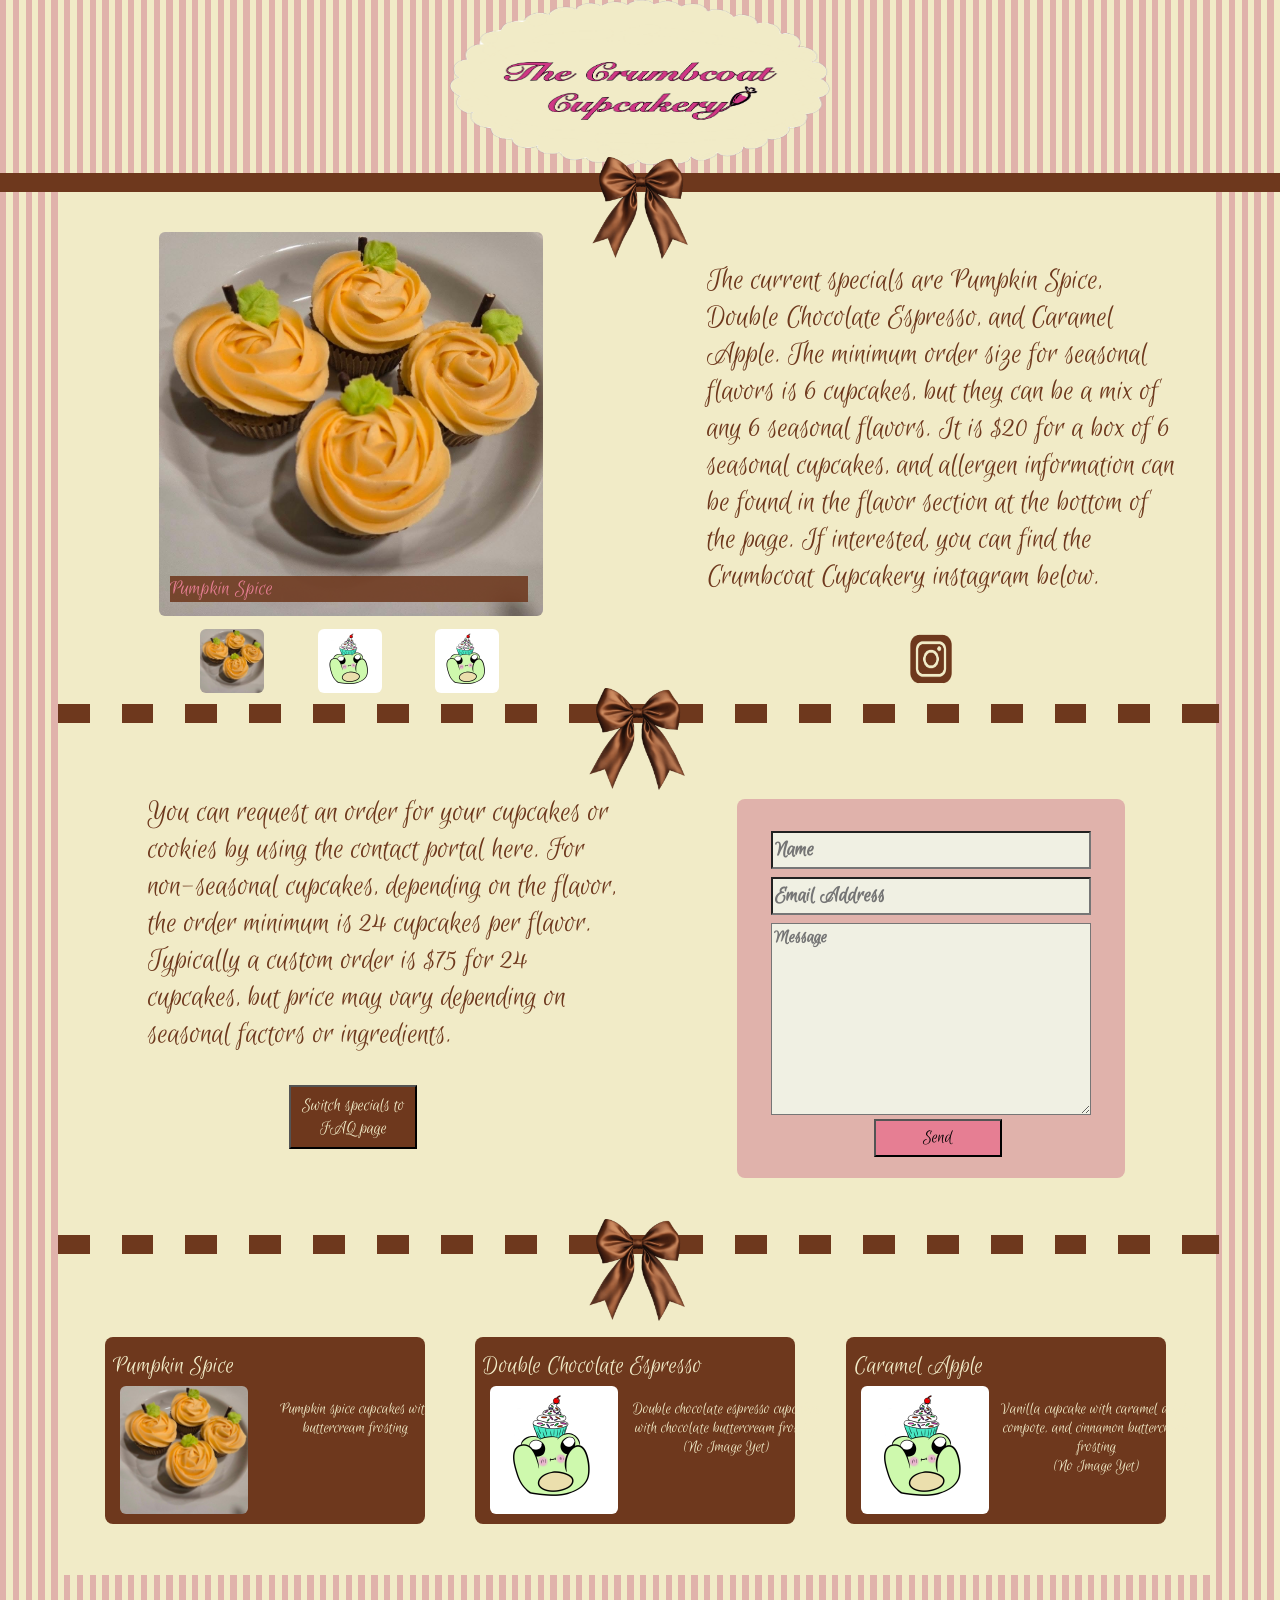
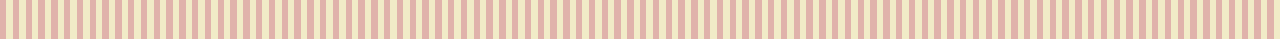
==== index.html @ a4f0c8ef "Fix?" ====
<html>

<head>

    <meta charset="UTF-8">
    <link rel="stylesheet" href="style.css">
    <meta name="viewport" content="width=device-width, initial-scale=1.0">

    <title> Crumbcoat Cupcakery! </title>

    <link rel="preconnect" href="https://fonts.googleapis.com">
    <link rel="preconnect" href="https://fonts.gstatic.com" crossorigin>
    <link href="https://fonts.googleapis.com/css2?family=Euphoria+Script&display=swap" rel="stylesheet">

    <!-- Scripting -->

    <script>
        function imgcel(imgs) {

            // Get image and text
            var expandImg = document.getElementById("expandedImg");

            var imgText = document.getElementById("imgtext");

            // Use the src and alt value for image and text
            expandImg.src = imgs.src;

            imgText.innerHTML = imgs.alt;

            // Show the element
            expandImg.parentElement.style.display = "block";

        }
    </script>

    

</head>

<body>

    <!-- Header Section -->

    <div class="titular">
        <div class="logo">
            <img src="Images/ylogo.png">
        </div>
    </div>

    <div class="bowstring">
        <div class="bow">
            <img src="Images/bow.png">
        </div>
    </div>

    <!-- Top Section -->

    <div class="topper">

        <div class="topimg">

            <div class="bigpic" type="button">
                <img id="expandedImg" style="width:100%">
                <div id="imgtext"></div>
            </div>

            <div class="lineup">
                <div class="linimg">
                    <img src="Images/pumpkinspice.jpg" alt="Pumpkin Spice" onclick="imgcel(this);" onload="imgcel(this);">
                </div>
                <div class="linimg">
                    <img src="Images/coming.png" alt="Double Chocolate Espresso (No Image Yet)" onclick="imgcel(this);">
                </div>
                <div class="linimg">
                    <img src="Images/coming.png" alt="Caramel Apple (No Image Yet)" onclick="imgcel(this);">
                </div>
                
            </div>

        </div>

        <div class="toptext">
            <p>
                The current specials are Pumpkin Spice, Double Chocolate Espresso, and Caramel Apple.
                The minimum order size for seasonal flavors is 6 cupcakes, but they can be a mix of any 6
                seasonal flavors. It is $20 for a box of 6 seasonal cupcakes, and allergen information can be found
                in the flavor section at the bottom of the page. If interested, you can find the Crumbcoat Cupcakery
                instagram below.
            </p>

            <a href="https://www.instagram.com/thecrumbcoat.cupcakery" target="_blank">
                <button class="inst" type="button">
                    <img src="Images/insta.png">
                </button>
            </a>

        </div>

    </div>

    <!-- Section Divider -->

    <div class="bowstring2">

        <div class="bowliner1"></div><div class="bowliner1"></div><div class="bowliner1"></div><div class="bowliner1"></div><div class="bowliner1"></div>
        <div class="bowliner2"></div><div class="bowliner2"></div><div class="bowliner2"></div><div class="bowliner2"></div><div class="bowliner2"></div>
        <div class="bowliner1"></div><div class="bowliner1"></div><div class="bowliner1"></div><div class="bowliner1"></div><div class="bowliner1"></div>
        <div class="bowliner2"></div><div class="bowliner2"></div><div class="bowliner2"></div><div class="bowliner2"></div><div class="bowliner2"></div>
        <div class="bowliner1"></div><div class="bowliner1"></div><div class="bowliner1"></div><div class="bowliner1"></div><div class="bowliner1"></div>
        <div class="bowliner2"></div><div class="bowliner2"></div><div class="bowliner2"></div><div class="bowliner2"></div><div class="bowliner2"></div>
        <div class="bowliner1"></div><div class="bowliner1"></div><div class="bowliner1"></div><div class="bowliner1"></div><div class="bowliner1"></div>
        <div class="bowliner2"></div><div class="bowliner2"></div><div class="bowliner2"></div><div class="bowliner2"></div><div class="bowliner2"></div>
        <div class="bowliner1"></div><div class="bowliner1"></div><div class="bowliner1"></div><div class="bowliner1"></div><div class="bowliner1"></div>
        <div class="bowliner2"></div><div class="bowliner2"></div><div class="bowliner2"></div><div class="bowliner2"></div><div class="bowliner2"></div>
        <div class="bowliner1"></div><div class="bowliner1"></div><div class="bowliner1"></div><div class="bowliner1"></div><div class="bowliner1"></div>
        <div class="bowliner2"></div><div class="bowliner2"></div><div class="bowliner2"></div><div class="bowliner2"></div><div class="bowliner2"></div>
        <div class="bowliner1"></div><div class="bowliner1"></div><div class="bowliner1"></div><div class="bowliner1"></div><div class="bowliner1"></div>
        <div class="bowliner2"></div><div class="bowliner2"></div><div class="bowliner2"></div><div class="bowliner2"></div><div class="bowliner2"></div>
        <div class="bowliner1"></div><div class="bowliner1"></div><div class="bowliner1"></div><div class="bowliner1"></div><div class="bowliner1"></div>
        <div class="bowliner2"></div><div class="bowliner2"></div><div class="bowliner2"></div><div class="bowliner2"></div><div class="bowliner2"></div>
        <div class="bowliner1"></div><div class="bowliner1"></div><div class="bowliner1"></div><div class="bowliner1"></div><div class="bowliner1"></div>
        <div class="bowliner1"></div><div class="bowliner1"></div><div class="bowliner1"></div><div class="bowliner1"></div><div class="bowliner1"></div>

        <div class="bowliner1"></div>

        <div class="bowliner1"></div><div class="bowliner1"></div><div class="bowliner1"></div><div class="bowliner1"></div><div class="bowliner1"></div>
        <div class="bowliner1"></div><div class="bowliner1"></div><div class="bowliner1"></div><div class="bowliner1"></div><div class="bowliner1"></div>
        <div class="bowliner2"></div><div class="bowliner2"></div><div class="bowliner2"></div><div class="bowliner2"></div><div class="bowliner2"></div>
        <div class="bowliner1"></div><div class="bowliner1"></div><div class="bowliner1"></div><div class="bowliner1"></div><div class="bowliner1"></div>
        <div class="bowliner2"></div><div class="bowliner2"></div><div class="bowliner2"></div><div class="bowliner2"></div><div class="bowliner2"></div>
        <div class="bowliner1"></div><div class="bowliner1"></div><div class="bowliner1"></div><div class="bowliner1"></div><div class="bowliner1"></div>
        <div class="bowliner2"></div><div class="bowliner2"></div><div class="bowliner2"></div><div class="bowliner2"></div><div class="bowliner2"></div>
        <div class="bowliner1"></div><div class="bowliner1"></div><div class="bowliner1"></div><div class="bowliner1"></div><div class="bowliner1"></div>
        <div class="bowliner2"></div><div class="bowliner2"></div><div class="bowliner2"></div><div class="bowliner2"></div><div class="bowliner2"></div>
        <div class="bowliner1"></div><div class="bowliner1"></div><div class="bowliner1"></div><div class="bowliner1"></div><div class="bowliner1"></div>
        <div class="bowliner2"></div><div class="bowliner2"></div><div class="bowliner2"></div><div class="bowliner2"></div><div class="bowliner2"></div>
        <div class="bowliner1"></div><div class="bowliner1"></div><div class="bowliner1"></div><div class="bowliner1"></div><div class="bowliner1"></div>
        <div class="bowliner2"></div><div class="bowliner2"></div><div class="bowliner2"></div><div class="bowliner2"></div><div class="bowliner2"></div>
        <div class="bowliner1"></div><div class="bowliner1"></div><div class="bowliner1"></div><div class="bowliner1"></div><div class="bowliner1"></div>
        <div class="bowliner2"></div><div class="bowliner2"></div><div class="bowliner2"></div><div class="bowliner2"></div><div class="bowliner2"></div>
        <div class="bowliner1"></div><div class="bowliner1"></div><div class="bowliner1"></div><div class="bowliner1"></div><div class="bowliner1"></div>
        <div class="bowliner2"></div><div class="bowliner2"></div><div class="bowliner2"></div><div class="bowliner2"></div><div class="bowliner2"></div>
        <div class="bowliner1"></div><div class="bowliner1"></div><div class="bowliner1"></div><div class="bowliner1"></div><div class="bowliner1"></div>

    </div>

    <div class="bowstring3">
        <div class="bow2">
            <img src="Images/bow.png">
        </div>
    </div>

    <!-- Contact Section -->

    <div class="contact">

        <div class="context">

            <p>
                You can request an order for your cupcakes or cookies by using the contact portal here. For non-seasonal cupcakes, depending on the
                flavor, the order minimum is 24 cupcakes per flavor. Typically a custom order is $75 for 24 cupcakes, but price
                may vary depending on seasonal factors or ingredients.
            </p>

            <a href="faq.html">
                <button class="switch" type="button">
                    Switch specials to FAQ page
                </button>
            </a>

        </div>

        <div class="box">
            <form action="https://formsubmit.co/5d8f41f5d396bf70dc06beae7757a525" method="POST">

                <input class="iob" type="text" name="name" placeholder="Name" required><br>
                <input class="iob" type="text" name="email" placeholder="Email Address" required><br>
                <textarea class="iobm" id="message" name="message" rows="4" cols="50" placeholder="Message" required></textarea><br>
                <input class="snd" type="submit" value="Send">

            </formaction>
        </div>

    </div>

    <!-- Section Divider -->

    <div class="bowstring2">

        <div class="bowliner1"></div><div class="bowliner1"></div><div class="bowliner1"></div><div class="bowliner1"></div><div class="bowliner1"></div>
        <div class="bowliner2"></div><div class="bowliner2"></div><div class="bowliner2"></div><div class="bowliner2"></div><div class="bowliner2"></div>
        <div class="bowliner1"></div><div class="bowliner1"></div><div class="bowliner1"></div><div class="bowliner1"></div><div class="bowliner1"></div>
        <div class="bowliner2"></div><div class="bowliner2"></div><div class="bowliner2"></div><div class="bowliner2"></div><div class="bowliner2"></div>
        <div class="bowliner1"></div><div class="bowliner1"></div><div class="bowliner1"></div><div class="bowliner1"></div><div class="bowliner1"></div>
        <div class="bowliner2"></div><div class="bowliner2"></div><div class="bowliner2"></div><div class="bowliner2"></div><div class="bowliner2"></div>
        <div class="bowliner1"></div><div class="bowliner1"></div><div class="bowliner1"></div><div class="bowliner1"></div><div class="bowliner1"></div>
        <div class="bowliner2"></div><div class="bowliner2"></div><div class="bowliner2"></div><div class="bowliner2"></div><div class="bowliner2"></div>
        <div class="bowliner1"></div><div class="bowliner1"></div><div class="bowliner1"></div><div class="bowliner1"></div><div class="bowliner1"></div>
        <div class="bowliner2"></div><div class="bowliner2"></div><div class="bowliner2"></div><div class="bowliner2"></div><div class="bowliner2"></div>
        <div class="bowliner1"></div><div class="bowliner1"></div><div class="bowliner1"></div><div class="bowliner1"></div><div class="bowliner1"></div>
        <div class="bowliner2"></div><div class="bowliner2"></div><div class="bowliner2"></div><div class="bowliner2"></div><div class="bowliner2"></div>
        <div class="bowliner1"></div><div class="bowliner1"></div><div class="bowliner1"></div><div class="bowliner1"></div><div class="bowliner1"></div>
        <div class="bowliner2"></div><div class="bowliner2"></div><div class="bowliner2"></div><div class="bowliner2"></div><div class="bowliner2"></div>
        <div class="bowliner1"></div><div class="bowliner1"></div><div class="bowliner1"></div><div class="bowliner1"></div><div class="bowliner1"></div>
        <div class="bowliner2"></div><div class="bowliner2"></div><div class="bowliner2"></div><div class="bowliner2"></div><div class="bowliner2"></div>
        <div class="bowliner1"></div><div class="bowliner1"></div><div class="bowliner1"></div><div class="bowliner1"></div><div class="bowliner1"></div>
        <div class="bowliner1"></div><div class="bowliner1"></div><div class="bowliner1"></div><div class="bowliner1"></div><div class="bowliner1"></div>

        <div class="bowliner1"></div>

        <div class="bowliner1"></div><div class="bowliner1"></div><div class="bowliner1"></div><div class="bowliner1"></div><div class="bowliner1"></div>
        <div class="bowliner1"></div><div class="bowliner1"></div><div class="bowliner1"></div><div class="bowliner1"></div><div class="bowliner1"></div>
        <div class="bowliner2"></div><div class="bowliner2"></div><div class="bowliner2"></div><div class="bowliner2"></div><div class="bowliner2"></div>
        <div class="bowliner1"></div><div class="bowliner1"></div><div class="bowliner1"></div><div class="bowliner1"></div><div class="bowliner1"></div>
        <div class="bowliner2"></div><div class="bowliner2"></div><div class="bowliner2"></div><div class="bowliner2"></div><div class="bowliner2"></div>
        <div class="bowliner1"></div><div class="bowliner1"></div><div class="bowliner1"></div><div class="bowliner1"></div><div class="bowliner1"></div>
        <div class="bowliner2"></div><div class="bowliner2"></div><div class="bowliner2"></div><div class="bowliner2"></div><div class="bowliner2"></div>
        <div class="bowliner1"></div><div class="bowliner1"></div><div class="bowliner1"></div><div class="bowliner1"></div><div class="bowliner1"></div>
        <div class="bowliner2"></div><div class="bowliner2"></div><div class="bowliner2"></div><div class="bowliner2"></div><div class="bowliner2"></div>
        <div class="bowliner1"></div><div class="bowliner1"></div><div class="bowliner1"></div><div class="bowliner1"></div><div class="bowliner1"></div>
        <div class="bowliner2"></div><div class="bowliner2"></div><div class="bowliner2"></div><div class="bowliner2"></div><div class="bowliner2"></div>
        <div class="bowliner1"></div><div class="bowliner1"></div><div class="bowliner1"></div><div class="bowliner1"></div><div class="bowliner1"></div>
        <div class="bowliner2"></div><div class="bowliner2"></div><div class="bowliner2"></div><div class="bowliner2"></div><div class="bowliner2"></div>
        <div class="bowliner1"></div><div class="bowliner1"></div><div class="bowliner1"></div><div class="bowliner1"></div><div class="bowliner1"></div>
        <div class="bowliner2"></div><div class="bowliner2"></div><div class="bowliner2"></div><div class="bowliner2"></div><div class="bowliner2"></div>
        <div class="bowliner1"></div><div class="bowliner1"></div><div class="bowliner1"></div><div class="bowliner1"></div><div class="bowliner1"></div>
        <div class="bowliner2"></div><div class="bowliner2"></div><div class="bowliner2"></div><div class="bowliner2"></div><div class="bowliner2"></div>
        <div class="bowliner1"></div><div class="bowliner1"></div><div class="bowliner1"></div><div class="bowliner1"></div><div class="bowliner1"></div>

    </div>

    <div class="bowstring3">
        <div class="bow2">
            <img src="Images/bow.png">
        </div>
    </div>

    <!-- Bottom Section -->

    <div class="botter"> 

        <div class="gallery">

            <!-- Button Preset -->
            <!-- <button class="flavcon" type="button" data-img="Images/???" data-title="???">
                <div class="flavtitle"> <p> !!!TITLE!!! </p> </div>
                <div class="flavdesc">
                    <div class="descimg"><img src="Images/???"></div>
                    <div class="desctext"><p>
                        !!!DESCRIPTION!!!
                    </p></div>
                </div>
            </button> -->

            <button class="flavcon" type="button" data-img="Images/pumpkinspice.jpg" data-title="Pumpkin spice cupcakes with a buttercream frosting and decoration.  CONTAINS: Gluten, Sugar, Eggs, Dairy, Pumpkin, Baking Soda + Powder, Vanilla, Cinnamon, Nutmeg, Ginger, Cloves, Allspice, Pocky">
                <div class="flavtitle"> <p> Pumpkin Spice </p> </div>
                <div class="flavdesc">
                    <div class="descimg"><img src="Images/pumpkinspice.jpg"></div>
                    <div class="desctext"><p>
                        Pumpkin spice cupcakes with buttercream frosting
                    </p></div>
                </div>
            </button> 

            <button class="flavcon" type="button" data-img="Images/coming.png" data-title="Chocolate cupcakes with chocolate chips, chocolate buttercream frosting, and decoration.  CONTAINS: Gluten, Sugar, Eggs, Dairy, Baking Soda + Powder, Chocolate, Espresso, Pudding mix, Sour Cream, Almonds">
                <div class="flavtitle"> <p> Double Chocolate Espresso </p> </div>
                <div class="flavdesc">
                    <div class="descimg"><img src="Images/coming.png"></div>
                    <div class="desctext"><p>
                        Double chocolate espresso cupcakes with chocolate buttercream frosting <br>(No Image Yet)
                    </p></div>
                </div>
            </button>

            <button class="flavcon" type="button" data-img="Images/coming.png" data-title="Vanilla cupcake with caramel apple compote made with spiced rum, with cinnamon buttercream frosting and decoration.  CONTAINS: Gluten, Sugar, Eggs, Dairy, Baking Powder, Vanilla, Apples, Cinnamon, Nutmeg, Ginger, Allspice">
                <div class="flavtitle"> <p> Caramel Apple </p> </div>
                <div class="flavdesc">
                    <div class="descimg"><img src="Images/coming.png"></div>
                    <div class="desctext"><p>
                        Vanilla cupcake with caramel apple compote, and cinnamon buttercream frosting <br>(No Image Yet)
                    </p></div>
                </div>
            </button>

        </div>

    </div>

    <!-- Lightbox stuff for "menu" items -->

    <div class="lightbox" id="lightbox">
        <div class="lightbox-content">
            <img id="lightbox-img" src="" alt="">
            <p id="lightbox-caption"></p>
        </div>
    </div>

    <script>
        const lightbox = document.getElementById('lightbox');
        const lightboxImg = document.getElementById('lightbox-img');
        const lightboxCaption = document.getElementById('lightbox-caption');
    
        document.querySelectorAll('.flavcon').forEach(button => {
        button.addEventListener('click', () => {
            const imgSrc = button.getAttribute('data-img');
            const caption = button.getAttribute('data-title');
    
            lightboxImg.src = imgSrc;
            lightboxCaption.textContent = caption;
            lightbox.classList.add('show');
        });
        });
    
        lightbox.addEventListener('click', () => {
        lightbox.classList.remove('show');
        });
    </script>

</body>

</html>
---- style.css ----
html {
    --pink: #E67E93;
    --lgreen: #F0F0E3;
    --lyell: #F1EBC7;
    --rose: #E0B2AB;
    --brown: #82665D;
    --bow: #6E381D;
}

body{
    margin: 0;
    background: repeating-linear-gradient(
        to right,
        var(--rose),
        var(--rose) .5vw,
        var(--lyell) .5vw,
        var(--lyell) 1vw
    );
    color: var(--bow);
    height: auto;
    width: 100%;
    font-family: 'Euphoria Script', serif;
    font-size: 1.5vw;
}

/* Title */

.titular{
    height: 13vw;
    width: 100%;
    padding-bottom: .5vw;
    display: flex;
    flex-direction: row;
    justify-content: center;
    overflow: hidden;
}

.logo {
    background-color: transparent;
    width: 30vw;
    height: 100%;
    flex-direction: row;
    justify-content: center;
    align-items: center;
    overflow: hidden;
}

.logo img{
    width: 100%;
    height: 100%;
    object-fit: fill;
}

/* Bow */

.bowstring{
    background: var(--bow);
    height: 1.5vw;
    width: 100%;
    display: flex;
    flex-direction: row;
    justify-content: center;
    align-items: center;
    margin: 0;
    padding: 0;
}

.bow{
    background-color: transparent;
    padding-top: 4vw;
    height: 8vw;
    width: 8vw;
}

.bow img{
    width: 100%;
    height: 100%;
    object-fit: fill;
}

.bowstring2{
    background: var(--bow);
    padding: 0;
    height: 1.5vw;
    margin-left: 4.5vw;
    margin-right: 4.8vw;
    display: flex;
    flex-direction: row;
    justify-content: left;
}

.bowliner1{
    background-color: var(--bow);
    width: .5vw;
}

.bowliner2{
    background-color: var(--lyell);
    width: .5vw;
}

.bow2{
    background-color: transparent;
    padding-top: 1vw;
    height: 8vw;
    width: 8vw;
}

.bow2 img{
    width: 100%;
    height: 100%;
    object-fit: fill;
}

.bowstring3{
    background: var(--lyell);
    height: 1.5vw;
    margin-left: 4.5vw;
    margin-right: 5vw;
    display: flex;
    flex-direction: row;
    justify-content: center;
    align-items: center;
}

/* Specials?  */

.topper{
    background-color: var(--lyell);
    margin-left: 4.5vw;
    margin-right: 5vw;
    padding-top: 1.5vw;
    display: flex;
    flex-direction: row;
    justify-content: center;
    height: auto;
}

.toptext{
    background-color: transparent;
    font-size: 2.5vw;
    margin-left: 1vw;
    margin-top: 1.5vw;
    height: 37vw;
    width: 37vw;
}

.inst{
    width: 5vw;
    height: 5vw;
    margin-left: 15vw;
    overflow: hidden;
    background-color: transparent;
    box-shadow: none;
    border: none;
}

.inst:hover{
    cursor: pointer;
}

.inst img{
    width: 100%;
    height: 100%;
}

.toptext2{
    background-color: transparent;
    font-size: 2vw;
    margin-left: 1vw;
    margin-top: 1.5vw;
    height: auto;
    width: 37vw;
}

.topimg{
    background-color: transparent;
    margin-right: 5vw;
    margin-left: 5vw;
    margin-top: 1.5vw;
    overflow: hidden;
    height: 37vw;
    width: 37vw;
}

/* The multi-image board thing */

.lineup:after {
    content: "";
    display: table;
    clear: both;
}

.linimg {
    float: left;
    width: 5vw;
    height: 5vw;
    overflow: hidden;
    margin-left: 2.2vw;
    padding: 1vw;
    transition: .3s;
}

.linimg img {
    width: 100%;
    height: 100%;
    cursor: help;
    border: 2px solid transparent;
    border-radius: 8px;
}

.linimg img:hover {
    opacity: .5;
    transform: scale(1.05)
}

.bigpic {
    position: relative;
    display: none;
    width: 30vw;
    height: 30vw;
}

.bigpic img {
    width: 100%;
    height: 100%;
    border: 2px solid transparent;
    border-radius: 8px;
}

#imgtext {
    position: absolute; 
    bottom: 1vw;
    left: 1vw;
    right: 1vw;
    background-color: #6E381DDD;
    color: var(--pink);
    font-family: 'Euphoria Script', serif;
    font-size: 1.7vw;
}

/* Contact Page */

.contact {
    background-color: var(--lyell);
    margin-left: 4.5vw;
    margin-right: 5vw;
    display: flex;
    flex-direction: row;
    align-items: center;
    justify-content: center;
    height: auto;
}

.context{
    background-color: transparent;
    font-size: 2.5vw;
    margin-right: 9vw;
    margin-top: 1.5vw;
    height: 37vw;
    width: 37vw;
}

.switch{
    background-color: var(--bow);
    color: var(--lyell);
    width: 10vw;
    height: 5vw;
    font-family: 'Euphoria Script', serif;
    font-size: 1.5vw;
    margin-left: 11vw;
    transition: .3s;
}

.switch:hover {
    transform: scale(1.1);
    background-color: var(--pink);
    color: var(--bow);
    cursor: pointer;
}

.box {
    background-color: var(--rose);
    width: 30vw;
    text-align: center;
    border: 2px solid transparent;
    border-radius: 8px;
    padding-top: 2vw;
}

.iob{
    background-color: var(--lgreen);
    color: var(--bow);
    width: 25vw;
    height: 3vw;
    margin: .3vw;
    font-family: 'Euphoria Script', serif;
    font-size: 1.7vw;
    font-weight: 700;
}

.iobm{
    background-color: var(--lgreen);
    color: var(--bow);
    width: 25vw;
    height: 15vw;
    margin: .3vw;
    font-family: 'Euphoria Script', serif;
    font-size: 1.5vw;
    font-weight: 700;
}

.snd {
    background-color: var(--pink);
    border-width: 2px;
    width: 10vw;
    height: 3vw;
    margin-left: 1vw;
    font-family: 'Euphoria Script', serif;
    font-size: 1.5vw;
    transition: .3s;
}

.snd:hover {
    cursor: pointer;
    transform: scale(1.1);
    font-size: 1.7vw;
    background-color: var(--bow);
    color: var(--lyell);
}

/* Cupcake Gallery */

.botter{
    background-color: var(--lyell);
    margin-left: 4.5vw;
    margin-right: 5vw;
    margin-bottom: 5vw;
    padding-bottom: 3vw;
    display: flex;
    flex-direction: column;
    height: auto;
}

.gallery {
    display: grid;
    grid-template-columns: 1fr 1fr 1fr;
    padding: 1vw;
    padding-top: 5vw;
    padding-left: 3.7vw;
    column-gap: 1vw;
    row-gap: 3vw;
}

.flavcon{
    background-color: var(--bow);
    color: var(--lyell);
    width: 25vw;
    margin: 0;
    cursor: help;
    display: flex;
    border: 2px solid transparent;
    border-radius: 8px;
    flex-direction: column;
    font-family: 'Euphoria Script', serif;
    transition: .1s;
}

.flavcon:hover {
    transform: scale(1.05);
    background-color: var(--brown);
    color: var(--pink);

    .descimg img {
        opacity: .5;
    }
}

.flavtitle {
    height: 2vw;
    line-height: .1vw;
    margin-top: 0;
    padding-top: 0;
    padding-bottom: 1vw;
    text-align: center;
    font-size: 2vw;
}

.flavdesc {
    display: flex;
    flex-direction: row;
}

.desctext {
    text-align: center;
    font-size: 1.3vw;
    margin: 5;
    height: auto;
    width: 15vw;
}

.descimg {
    margin: 5;
    width: 10vw;
    height: 10vw;
    border: 2px solid transparent;
    border-radius: 8px;
    overflow: hidden;
}

.descimg img {
    width: 100%;
    height: 100%;
    object-fit: fill;
}

/* Lightbox stuff to show image and description */

.lightbox {
    position: fixed;
    top: 0;
    left: 0;
    width: 100%;
    height: 100%;
    background: #f1ebc785;
    display: none;
    align-items: center;
    justify-content: center;
    z-index: 999;
    padding: 3vw;
    text-align: center;
    cursor: zoom-out;
}

.lightbox.show {
    display: flex;
}
    
.lightbox-content {
    max-width: 90%;
    max-height: 90%;
    color: #000;
}
    
.lightbox-content img {
    max-width: 100%;
    max-height: 60vh;
    object-fit: contain;
    border: 2px solid var(--bow);
    border-radius: 8px;
}
    
.lightbox-content p {
    font-family: 'Euphoria Script', serif;
    background-color: #6e381dca;
    color: var(--lyell);
    font-weight: 300;
    width: 50vw;
    margin-bottom: 10vw;
    font-size: 2vw;
}

/* Smaller Screens */

@media (max-width: 900px) {
    .gallery {
        display: grid;
        grid-template-columns: 1fr 1fr 1fr;
        column-gap: 1vw;
        row-gap: 1vw;
    }

    .topper {
        flex-direction: column;
    }

    .botter {
        flex-direction: column;
    }

    .desctext {
    width: 10vw;
    }

    .switch{
    font-size: 1vw;
    }
}

@media (max-width: 400px) {
    .gallery {
        display: grid;
        grid-template-columns: 1fr;
        column-gap: 1vw;
        row-gap: 1vw;
    }


}
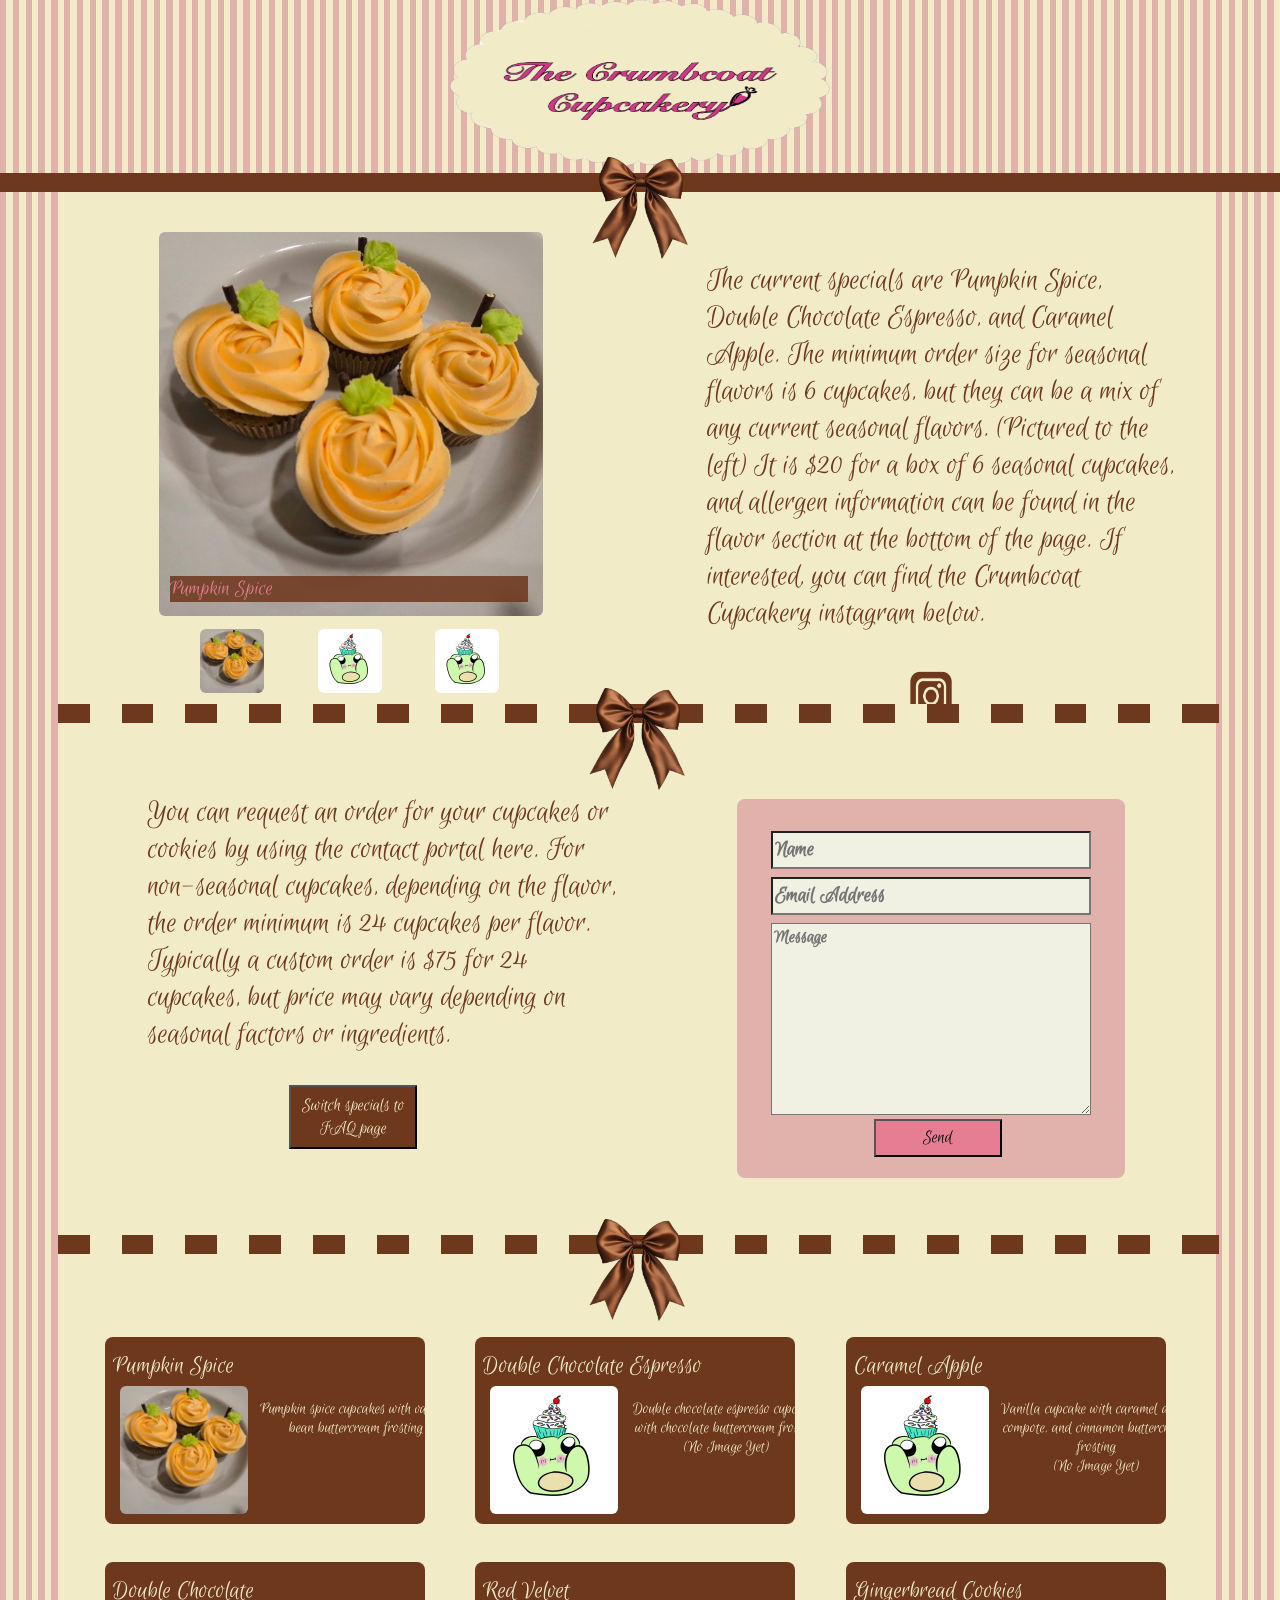
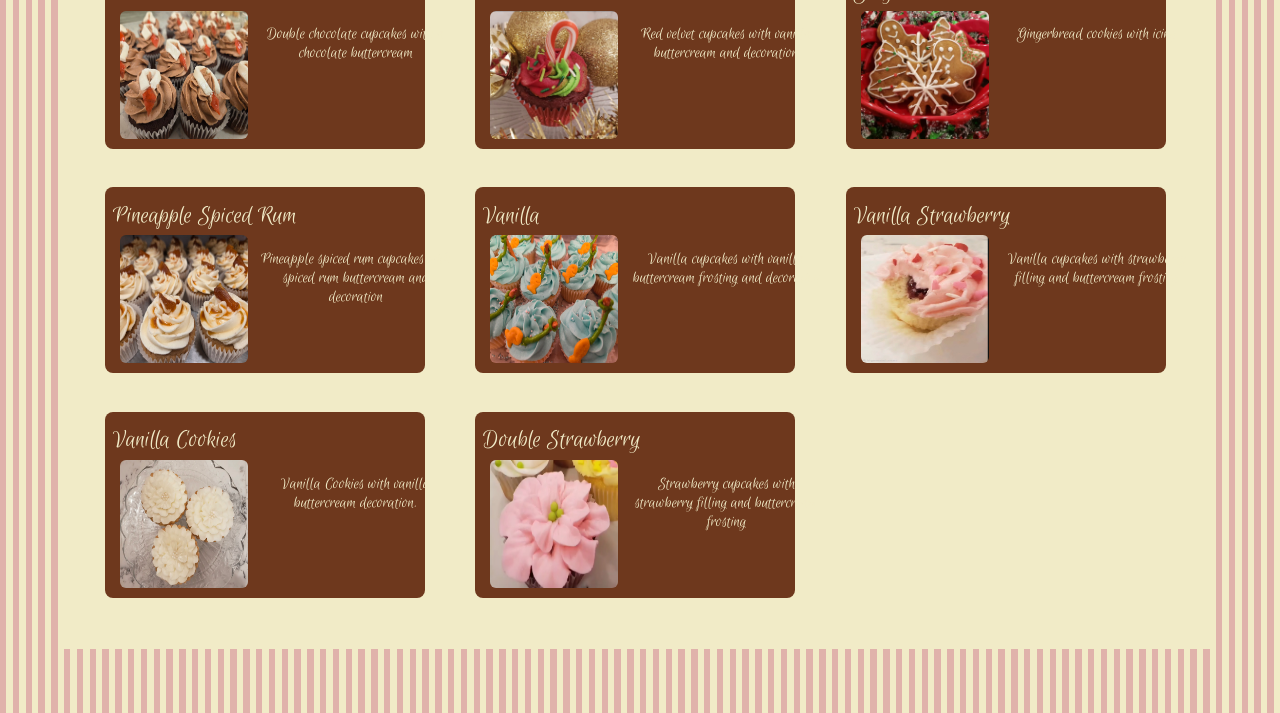
==== commit f72b5217: "The Big Addition" ====
--- a/index.html
+++ b/index.html
@@ -82,8 +82,8 @@
         <div class="toptext">
             <p>
                 The current specials are Pumpkin Spice, Double Chocolate Espresso, and Caramel Apple.
-                The minimum order size for seasonal flavors is 6 cupcakes, but they can be a mix of any 6
-                seasonal flavors. It is $20 for a box of 6 seasonal cupcakes, and allergen information can be found
+                The minimum order size for seasonal flavors is 6 cupcakes, but they can be a mix of any current 
+                seasonal flavors. (Pictured to the left) It is $20 for a box of 6 seasonal cupcakes, and allergen information can be found
                 in the flavor section at the bottom of the page. If interested, you can find the Crumbcoat Cupcakery
                 instagram below.
             </p>
@@ -252,17 +252,17 @@
                 </div>
             </button> -->
 
-            <button class="flavcon" type="button" data-img="Images/pumpkinspice.jpg" data-title="Pumpkin spice cupcakes with a buttercream frosting and decoration.  CONTAINS: Gluten, Sugar, Eggs, Dairy, Pumpkin, Baking Soda + Powder, Vanilla, Cinnamon, Nutmeg, Ginger, Cloves, Allspice, Pocky">
+            <button class="flavcon" type="button" data-img="Images/pumpkinspice.jpg" data-title="Pumpkin spice cupcakes with a vanilla bean buttercream frosting and decoration.  CONTAINS: Gluten, Sugar, Eggs, Dairy, Pumpkin, Baking Soda + Powder, Vanilla, Cinnamon, Nutmeg, Ginger, Cloves, Allspice, Pocky">
                 <div class="flavtitle"> <p> Pumpkin Spice </p> </div>
                 <div class="flavdesc">
                     <div class="descimg"><img src="Images/pumpkinspice.jpg"></div>
                     <div class="desctext"><p>
-                        Pumpkin spice cupcakes with buttercream frosting
+                        Pumpkin spice cupcakes with vanilla bean buttercream frosting
                     </p></div>
                 </div>
             </button> 
 
-            <button class="flavcon" type="button" data-img="Images/coming.png" data-title="Chocolate cupcakes with chocolate chips, chocolate buttercream frosting, and decoration.  CONTAINS: Gluten, Sugar, Eggs, Dairy, Baking Soda + Powder, Chocolate, Espresso, Pudding mix, Sour Cream, Almonds">
+            <button class="flavcon" type="button" data-img="Images/coming.png" data-title="Chocolate cupcakes with chocolate chips, chocolate buttercream frosting, and decoration.  CONTAINS: Gluten, Sugar, Eggs, Dairy, Baking Soda + Powder, Vegetable Oil, Chocolate, Espresso, Pudding mix, Sour Cream, Almonds">
                 <div class="flavtitle"> <p> Double Chocolate Espresso </p> </div>
                 <div class="flavdesc">
                     <div class="descimg"><img src="Images/coming.png"></div>
@@ -278,6 +278,86 @@
                     <div class="descimg"><img src="Images/coming.png"></div>
                     <div class="desctext"><p>
                         Vanilla cupcake with caramel apple compote, and cinnamon buttercream frosting <br>(No Image Yet)
+                    </p></div>
+                </div>
+            </button>
+
+            <button class="flavcon" type="button" data-img="Images/Double chocolate cupcakes with chocolate buttercream father_s day decor.jpg" data-title="Double chocolate cupcakes with chocolate buttercream decorated with hand-cut candy ties for Father's Day  CONTAINS: Gluten, Sugar, Eggs, Dairy, Baking Powder + Soda, Vanilla, Cocoa, Sour Cream, Vegetable Oil, Pudding Mix, Fruit Leather">
+                <div class="flavtitle"> <p> Double Chocolate </p> </div>
+                <div class="flavdesc">
+                    <div class="descimg"><img src="Images/Double chocolate cupcakes with chocolate buttercream father_s day decor.jpg"></div>
+                    <div class="desctext"><p>
+                        Double chocolate cupcakes with a chocolate buttercream
+                    </p></div>
+                </div>
+            </button>
+
+            <button class="flavcon" type="button" data-img="Images/red velvet cupcake with vanilla buttercream and christmas decor.jpg" data-title="Red velvet cupcake with vanilla buttercream and festive holiday decoration  CONTAINS: Gluten, Sugar, Eggs, Dairy, Baking Powder + Soda, Vegetable Oil, Sour Cream, Vanilla, Cocoa">
+                <div class="flavtitle"> <p> Red Velvet </p> </div>
+                <div class="flavdesc">
+                    <div class="descimg"><img src="Images/red velvet cupcake with vanilla buttercream and christmas decor.jpg"></div>
+                    <div class="desctext"><p>
+                        Red velvet cupcakes with vanilla buttercream and decoration
+                    </p></div>
+                </div>
+            </button>
+
+            <button class="flavcon" type="button" data-img="Images/Gingerbread cookies.jpg" data-title="Gingerbread cookies decorated with festive hand-iced motifs and cheerful holiday sprinkles   CONTAINS: Gluten, Sugar, Eggs, Dairy, Baking Powder + Soda, Brown Sugar, Ginger, Allspice, Cloves, Cinnamon, Vanilla">
+                <div class="flavtitle"> <p> Gingerbread Cookies </p> </div>
+                <div class="flavdesc">
+                    <div class="descimg"><img src="Images/Gingerbread cookies.jpg"></div>
+                    <div class="desctext"><p>
+                        Gingerbread cookies with icing
+                    </p></div>
+                </div>
+            </button>
+
+            <button class="flavcon" type="button" data-img="Images/Pineapple spiced rum cupcakes with pineapple and spiced caramel filling.jpg" data-title="Pineapple spiced rum cupcakes with spiced rum buttercream, with pineapple topping and a flavored drizzle. (Alchohol is baked off)   CONTAINS: Gluten, Sugar, Eggs, Dairy, Baking Powder + Soda, Brown Sugar, Pineapple, Cinnamon, Cloves, Allspice, Ginger, Vanilla, Spiced Rum">
+                <div class="flavtitle"> <p> Pineapple Spiced Rum </p> </div>
+                <div class="flavdesc">
+                    <div class="descimg"><img src="Images/Pineapple spiced rum cupcakes with pineapple and spiced caramel filling.jpg"></div>
+                    <div class="desctext"><p>
+                        Pineapple spiced rum cupcakes with spiced rum buttercream and decoration
+                    </p></div>
+                </div>
+            </button>
+
+            <button class="flavcon" type="button" data-img="Images/Vanilla cupcake with vanilla buttercream father_s day decor.jpg" data-title="Vanilla cupcakes with vanilla buttercream decorated with a fishing theme for Father's Day or a children's birthday party  CONTAINS: Gluten, Sugar, Eggs, Dairy, Baking Powder, Vegetable Oil, Vanilla, Pretzels, Goldfish, Sprinkles">
+                <div class="flavtitle"> <p> Vanilla </p> </div>
+                <div class="flavdesc">
+                    <div class="descimg"><img src="Images/Vanilla cupcake with vanilla buttercream father_s day decor.jpg"></div>
+                    <div class="desctext"><p>
+                        Vanilla cupcakes with vanilla buttercream frosting and decoration 
+                    </p></div>
+                </div>
+            </button>
+
+            <button class="flavcon" type="button" data-img="Images/vanillastrawb.jpg" data-title="Vanilla cupcakes with fresh strawberry compote filling and buttercream frosting  CONTAINS: Gluten, Sugar, Eggs, Dairy, Baking Powder + Soda, Vegetable Oil, Vanilla, Strawberry, Lemon">
+                <div class="flavtitle"> <p> Vanilla Strawberry </p> </div>
+                <div class="flavdesc">
+                    <div class="descimg"><img src="Images/vanillastrawb.jpg"></div>
+                    <div class="desctext"><p>
+                        Vanilla cupcakes with strawberry filling and buttercream frosting 
+                    </p></div>
+                </div>
+            </button>
+
+            <button class="flavcon" type="button" data-img="Images/weddingcookie.jpg" data-title="Vanilla cookies with vanilla buttercream and floral decoration.   CONTAINS: Gluten, Sugar, Eggs, Dairy, Baking Powder + Soda, Vanilla, Corn Starch, Sprinkles">
+                <div class="flavtitle"> <p> Vanilla Cookies </p> </div>
+                <div class="flavdesc">
+                    <div class="descimg"><img src="Images/weddingcookie.jpg"></div>
+                    <div class="desctext"><p>
+                        Vanilla Cookies with vanilla buttercream decoration.
+                    </p></div>
+                </div>
+            </button>
+
+            <button class="flavcon" type="button" data-img="Images/Strawberry cupcake with fresh strawberry filling and vanilla buttercream.jpg" data-title="Strawberry cupcakes with fresh strawberry compote filling and buttercream frosting  CONTAINS: Gluten, Sugar, Eggs, Dairy, Baking Powder + Soda, Vegetable Oil, Vanilla, Strawberry, Lemon">
+                <div class="flavtitle"> <p> Double Strawberry </p> </div>
+                <div class="flavdesc">
+                    <div class="descimg"><img src="Images/Strawberry cupcake with fresh strawberry filling and vanilla buttercream.jpg"></div>
+                    <div class="desctext"><p>
+                        Strawberry cupcakes with strawberry filling and buttercream frosting 
                     </p></div>
                 </div>
             </button>
--- a/style.css
+++ b/style.css
@@ -465,35 +465,31 @@
 @media (max-width: 900px) {
     .gallery {
         display: grid;
-        grid-template-columns: 1fr 1fr 1fr;
+        grid-template-columns: 1fr 1fr;
         column-gap: 1vw;
         row-gap: 1vw;
     }
 
     .topper {
-        flex-direction: column;
-    }
-
-    .botter {
-        flex-direction: column;
+        padding-bottom: 3vw;
+    }
+
+    .inst {
+        width: 10vw;
+        margin-left: 10vw;
+    }
+
+    .flavcon {
+        width: 40vw;
+    }
+
+    .descimg{
+        width: 13vw;
+        height: 13vw;
     }
 
     .desctext {
-    width: 10vw;
-    }
-
-    .switch{
-    font-size: 1vw;
-    }
-}
-
-@media (max-width: 400px) {
-    .gallery {
-        display: grid;
-        grid-template-columns: 1fr;
-        column-gap: 1vw;
-        row-gap: 1vw;
-    }
-
-
-}
+        width: 17vw;
+        font-size: 2.5vw;
+    }
+}
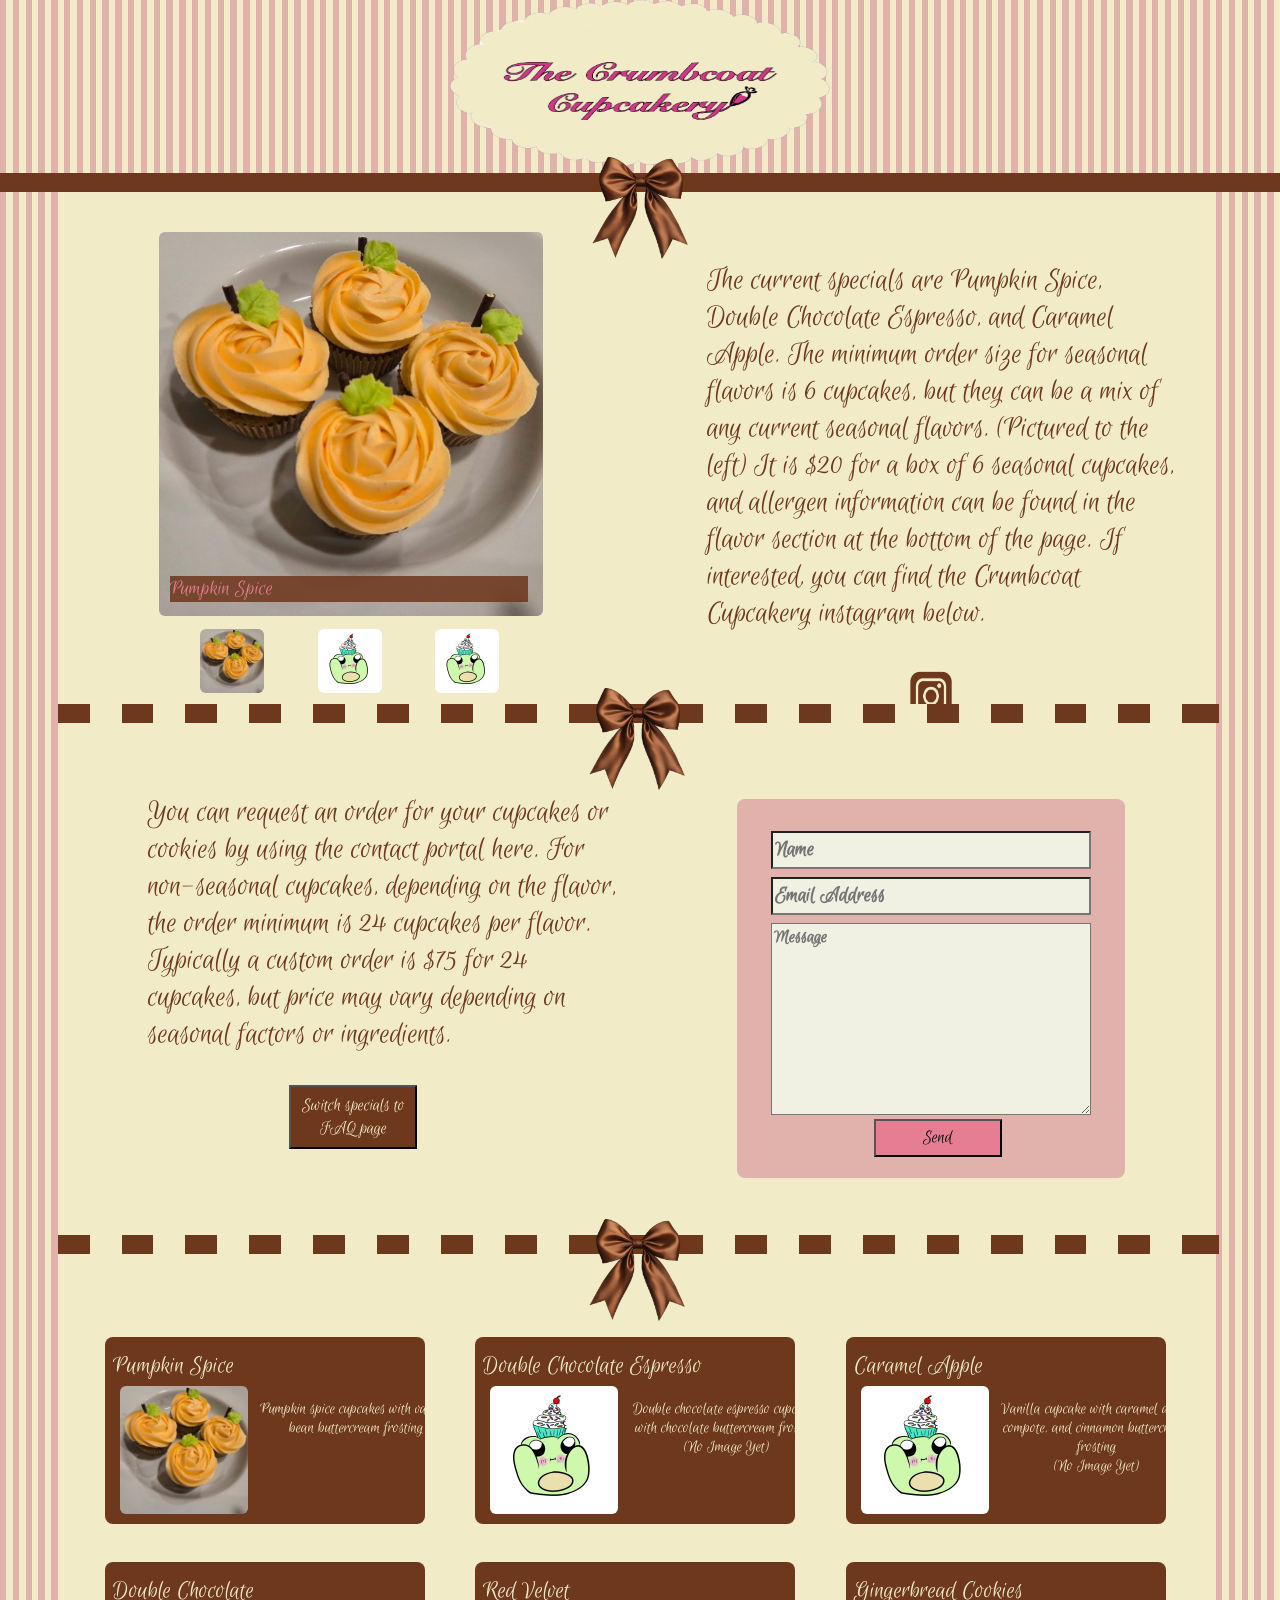
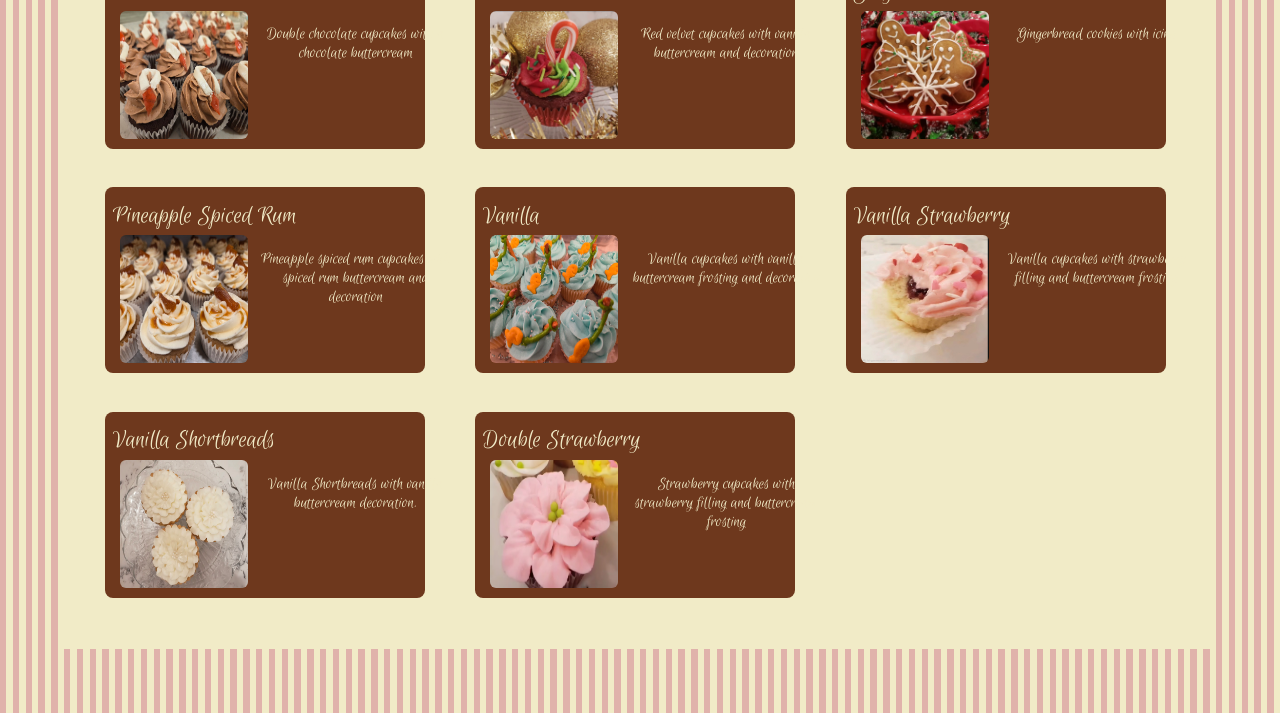
==== commit 662d9b44: ""sHoRtBrEaDs"" ====
--- a/index.html
+++ b/index.html
@@ -342,12 +342,12 @@
                 </div>
             </button>
 
-            <button class="flavcon" type="button" data-img="Images/weddingcookie.jpg" data-title="Vanilla cookies with vanilla buttercream and floral decoration.   CONTAINS: Gluten, Sugar, Eggs, Dairy, Baking Powder + Soda, Vanilla, Corn Starch, Sprinkles">
-                <div class="flavtitle"> <p> Vanilla Cookies </p> </div>
+            <button class="flavcon" type="button" data-img="Images/weddingcookie.jpg" data-title="Vanilla shortbread cookies with vanilla buttercream and floral decoration.   CONTAINS: Gluten, Sugar, Eggs, Dairy, Baking Powder + Soda, Vanilla, Corn Starch, Sprinkles">
+                <div class="flavtitle"> <p> Vanilla Shortbreads </p> </div>
                 <div class="flavdesc">
                     <div class="descimg"><img src="Images/weddingcookie.jpg"></div>
                     <div class="desctext"><p>
-                        Vanilla Cookies with vanilla buttercream decoration.
+                        Vanilla Shortbreads with vanilla buttercream decoration.
                     </p></div>
                 </div>
             </button>
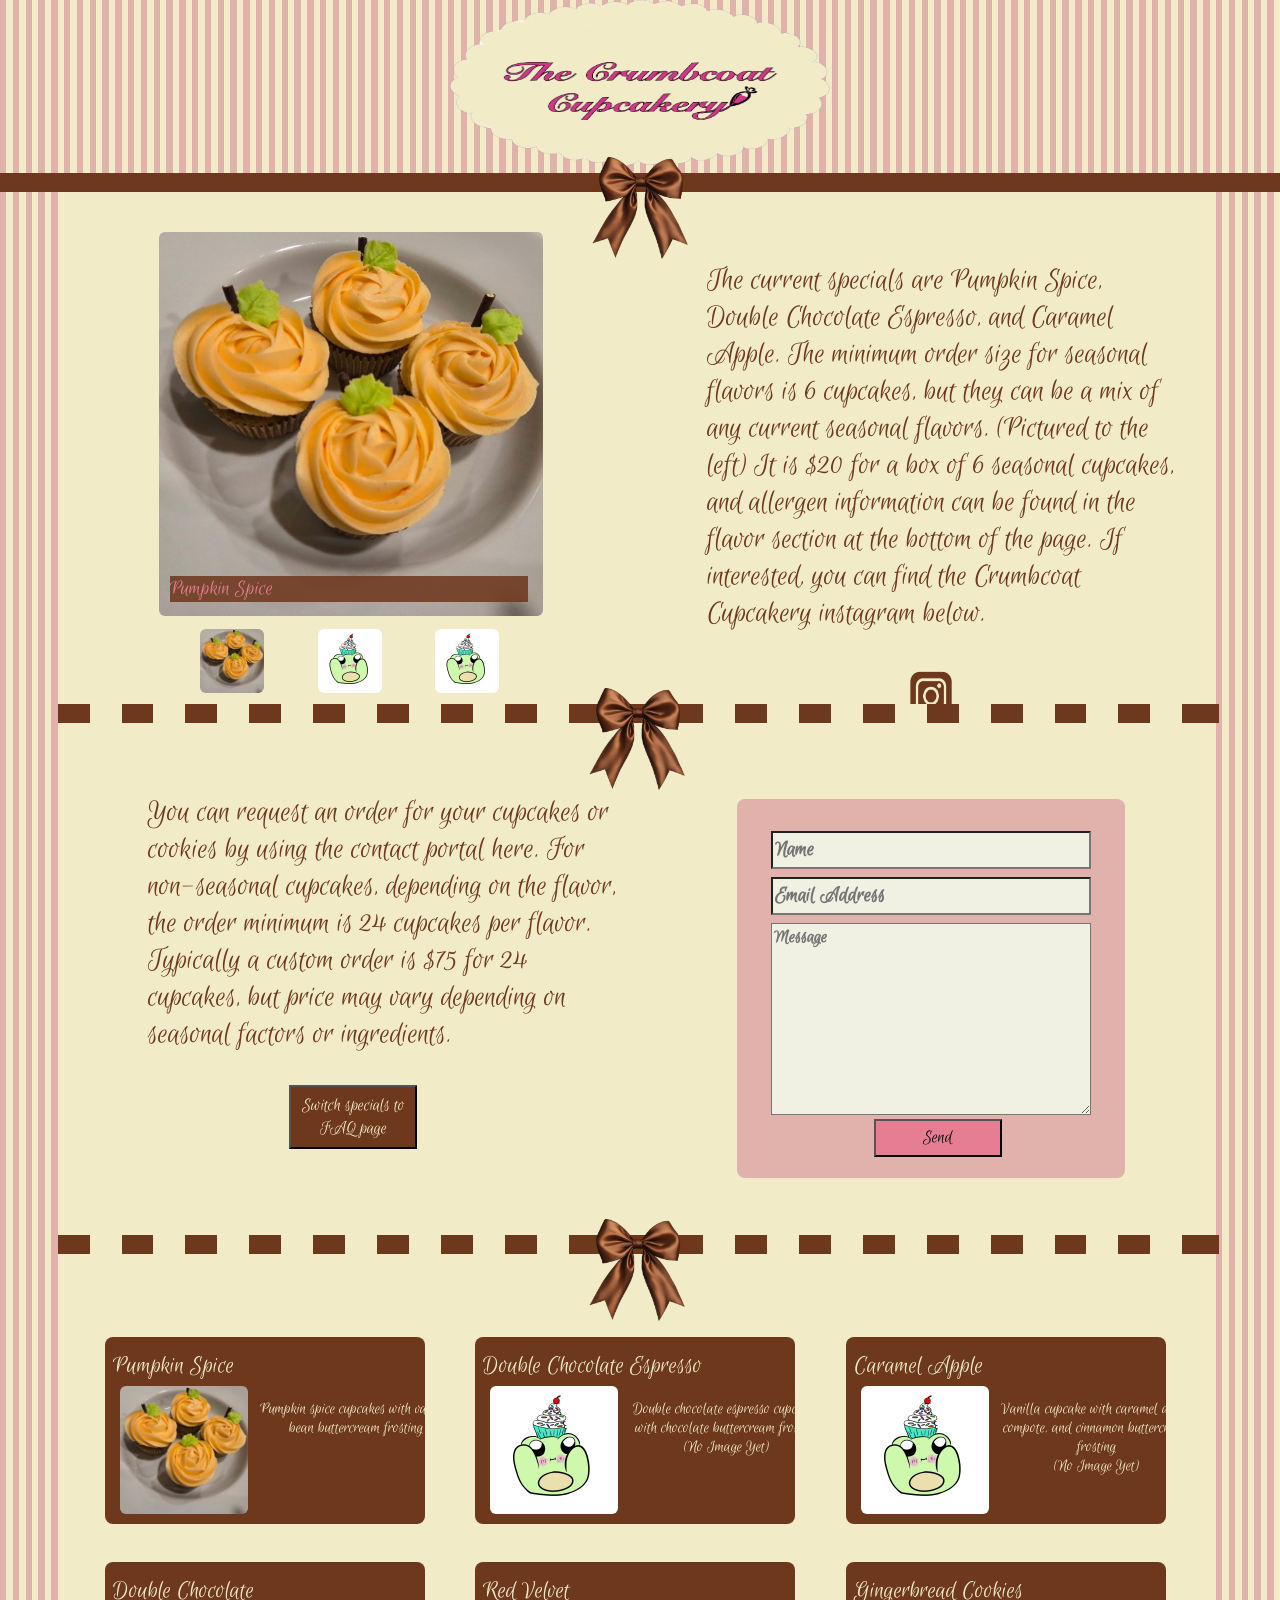
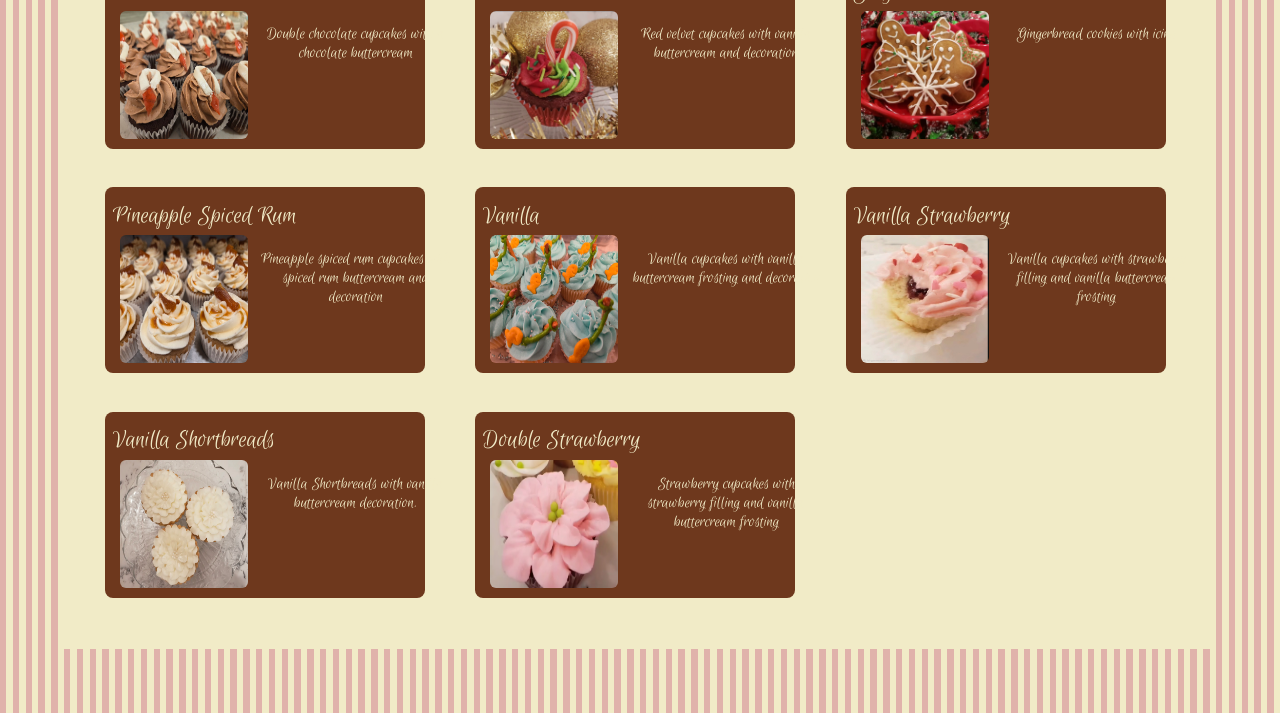
==== commit b569aa4d: ""vAnIlLa"" ====
--- a/index.html
+++ b/index.html
@@ -337,7 +337,7 @@
                 <div class="flavdesc">
                     <div class="descimg"><img src="Images/vanillastrawb.jpg"></div>
                     <div class="desctext"><p>
-                        Vanilla cupcakes with strawberry filling and buttercream frosting 
+                        Vanilla cupcakes with strawberry filling and vanilla buttercream frosting 
                     </p></div>
                 </div>
             </button>
@@ -357,7 +357,7 @@
                 <div class="flavdesc">
                     <div class="descimg"><img src="Images/Strawberry cupcake with fresh strawberry filling and vanilla buttercream.jpg"></div>
                     <div class="desctext"><p>
-                        Strawberry cupcakes with strawberry filling and buttercream frosting 
+                        Strawberry cupcakes with strawberry filling and vanilla buttercream frosting 
                     </p></div>
                 </div>
             </button>
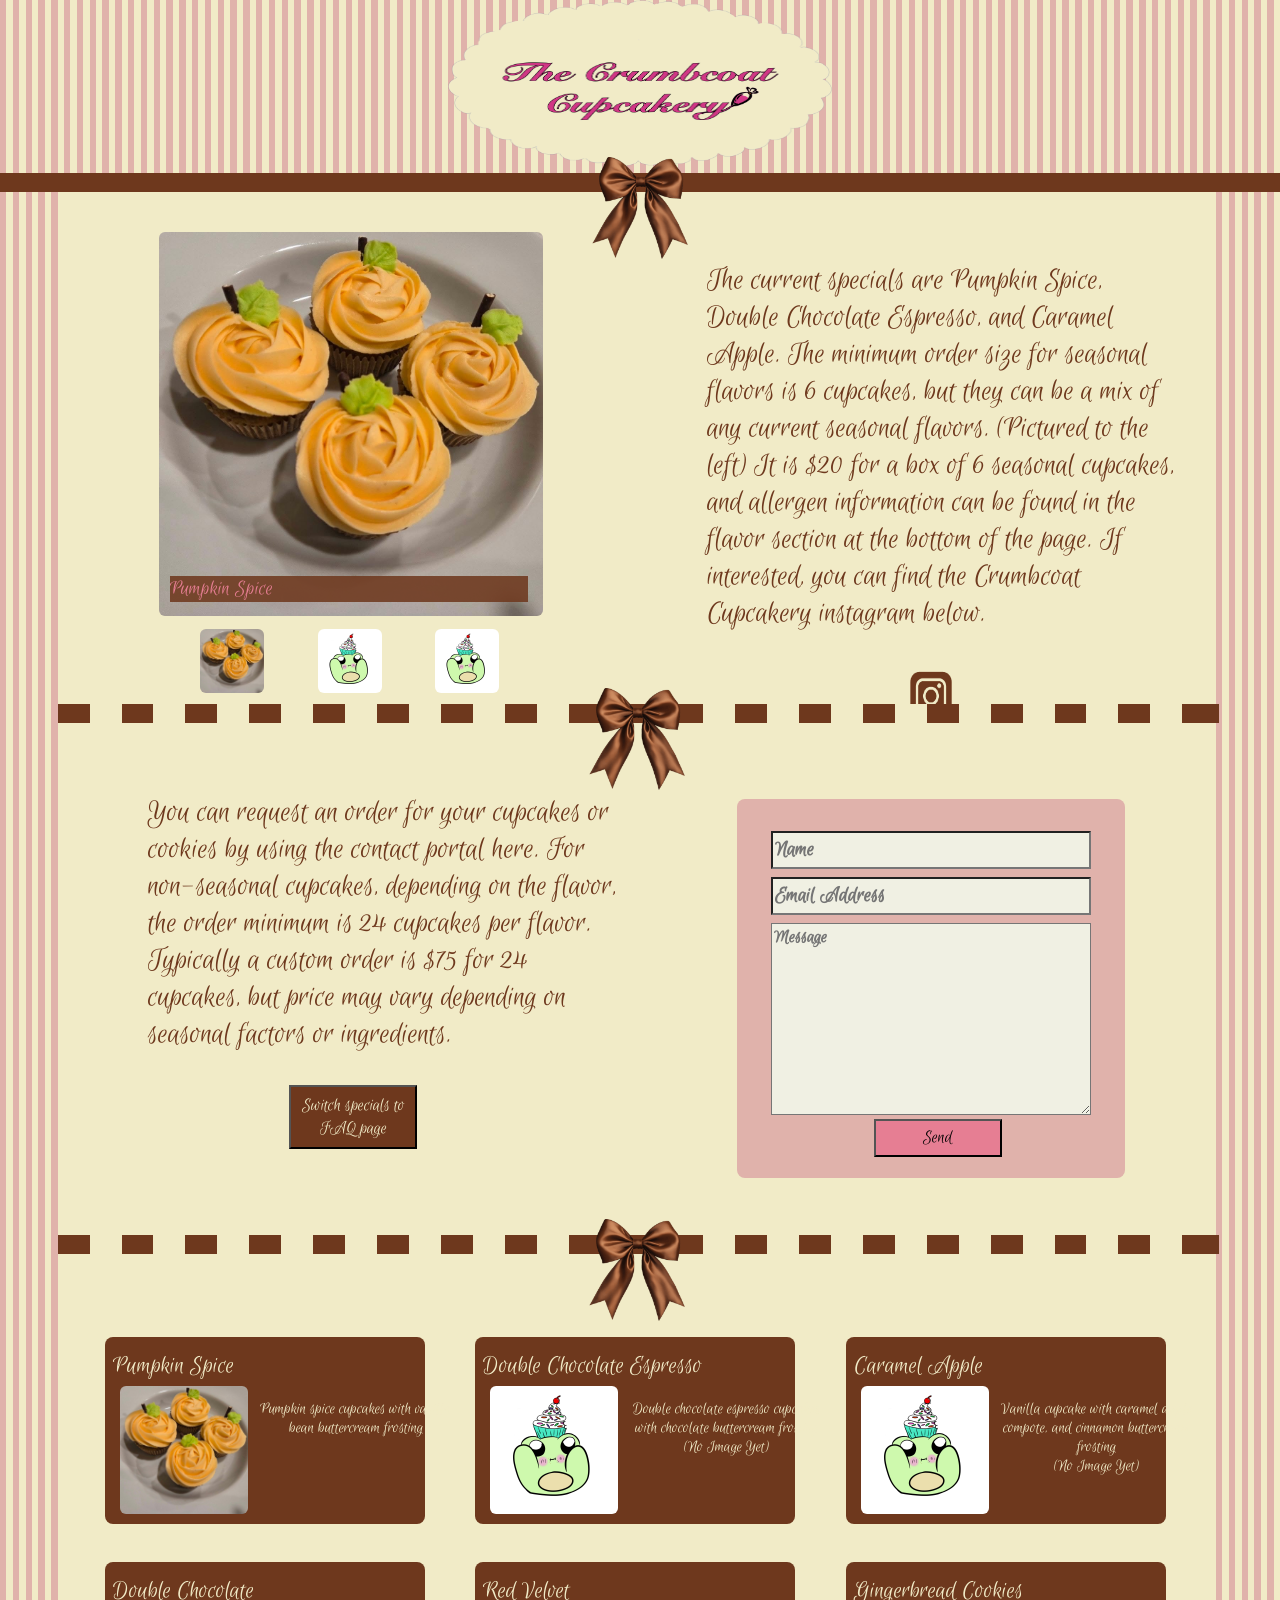
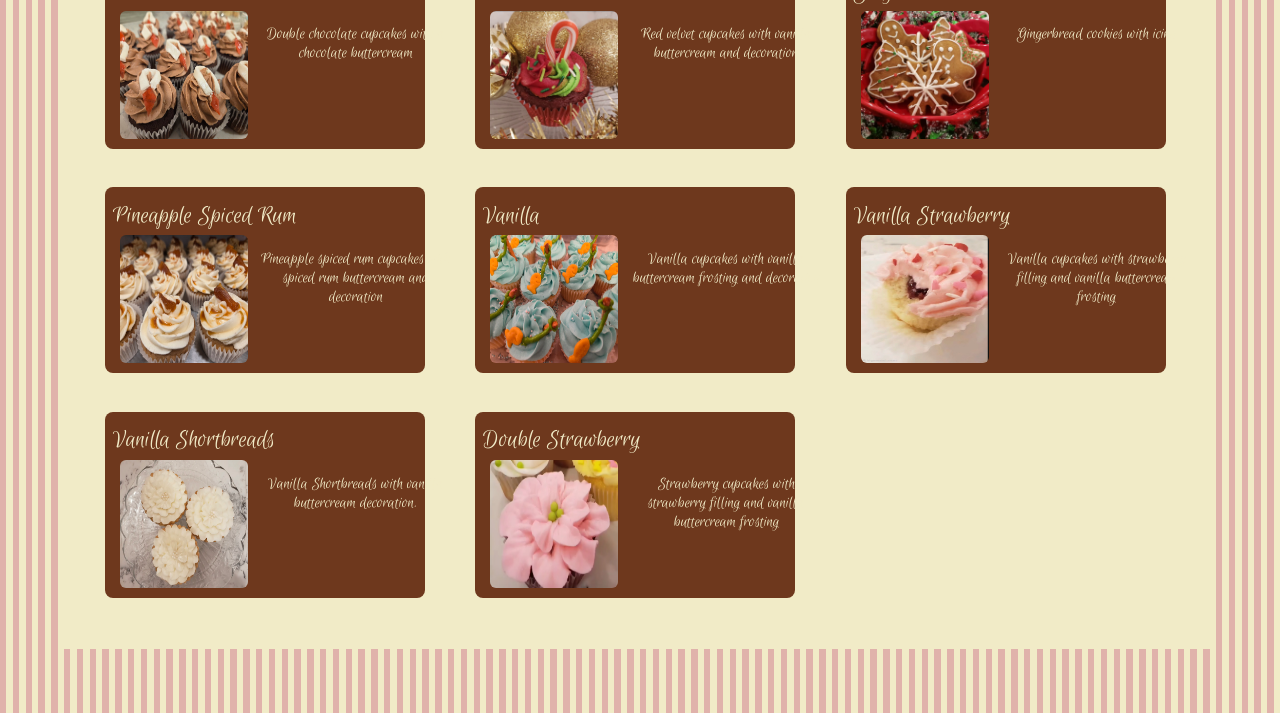
==== commit 5f4633bf: "Logo Fix" ====
--- a/index.html
+++ b/index.html
@@ -43,7 +43,7 @@
 
     <div class="titular">
         <div class="logo">
-            <img src="Images/ylogo.png">
+            <img src="Images/CrumbLogo.png">
         </div>
     </div>
 
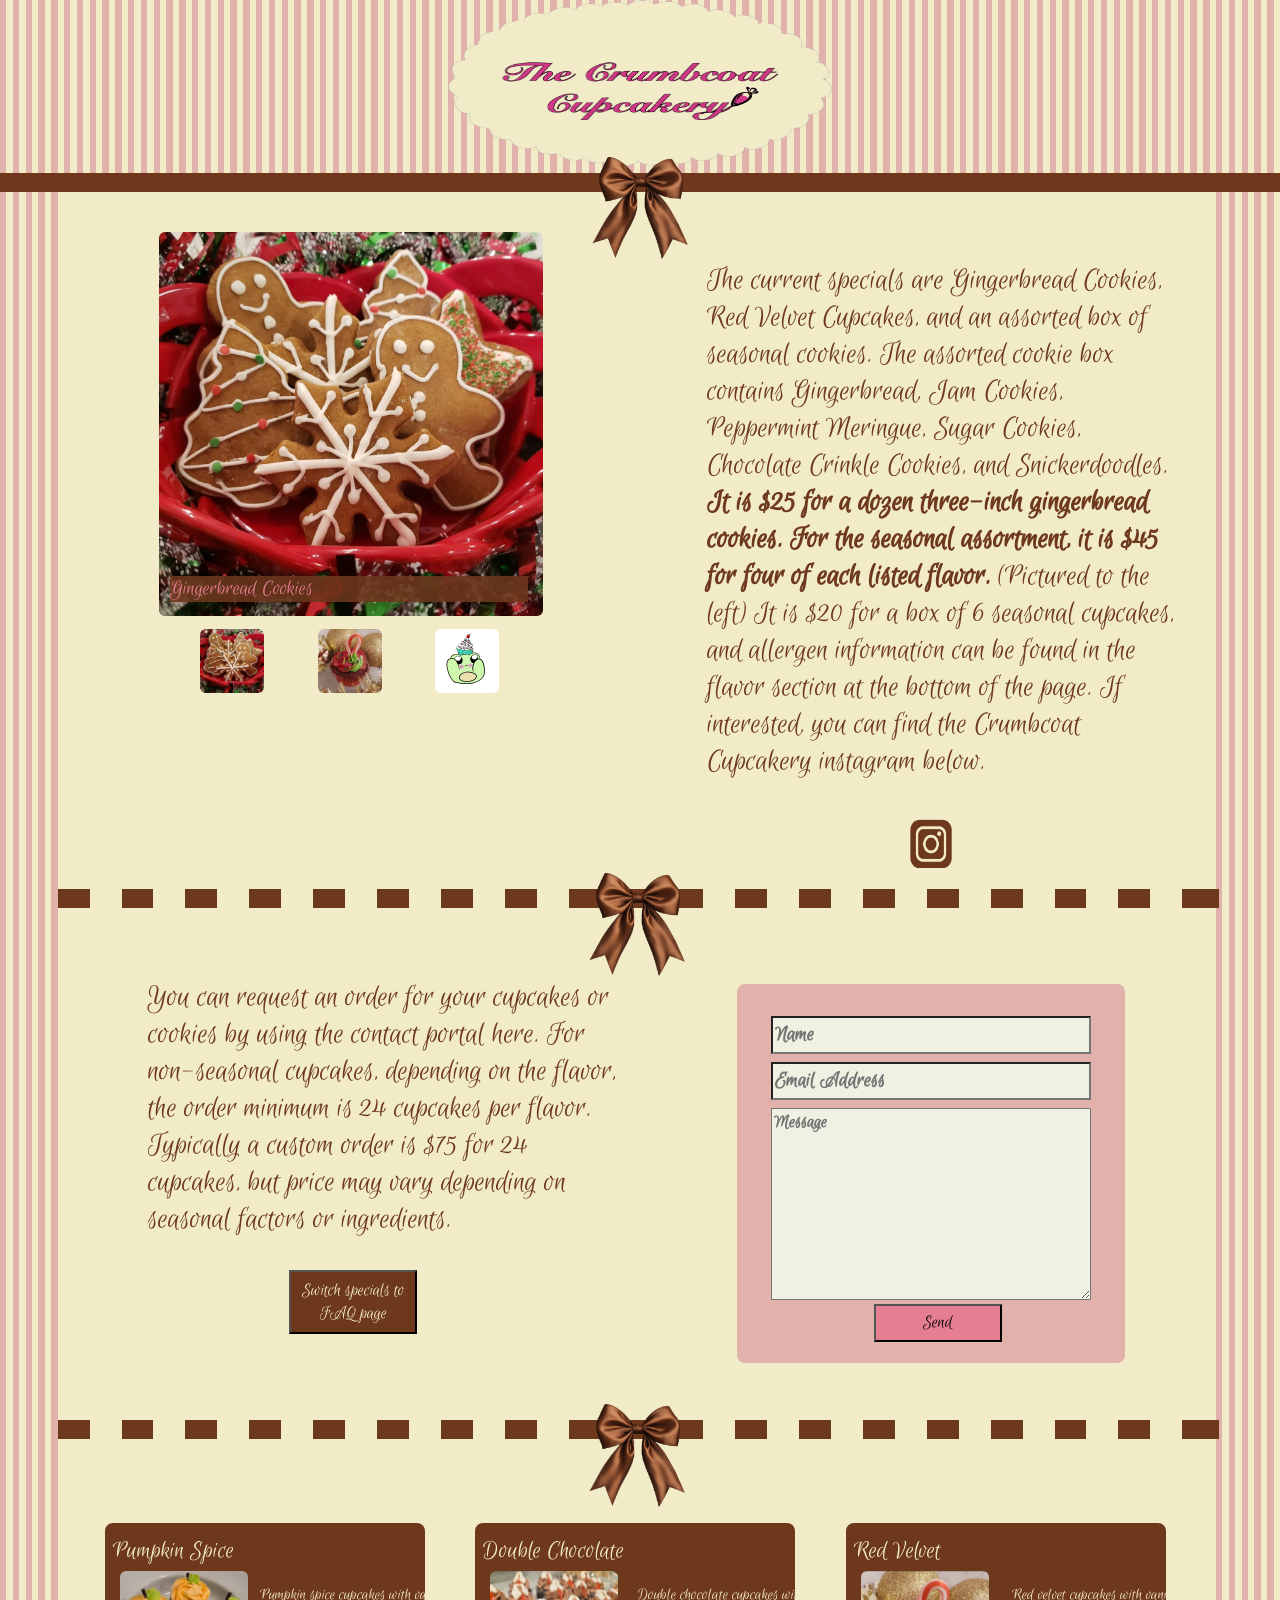
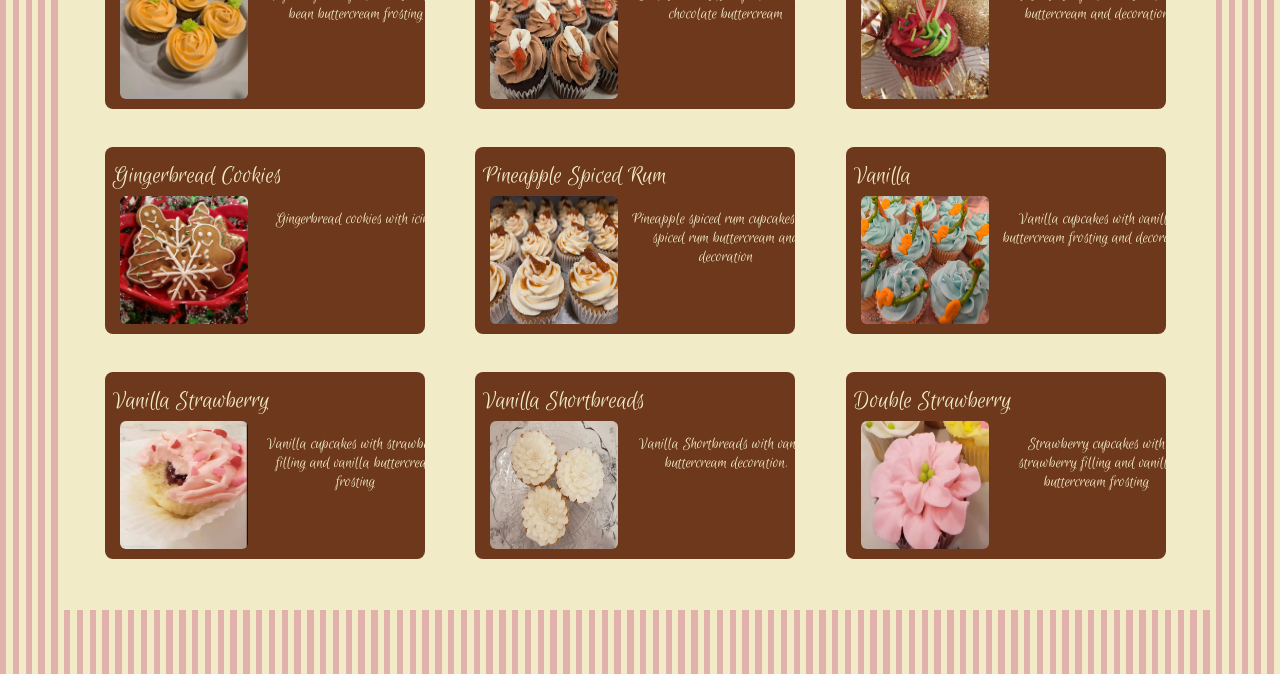
==== commit 5ac03dc7: "Seasonal Update" ====
--- a/index.html
+++ b/index.html
@@ -32,8 +32,6 @@
 
         }
     </script>
-
-    
 
 </head>
 
@@ -66,13 +64,13 @@
 
             <div class="lineup">
                 <div class="linimg">
-                    <img src="Images/pumpkinspice.jpg" alt="Pumpkin Spice" onclick="imgcel(this);" onload="imgcel(this);">
+                    <img src="Images/Gingerbread cookies.jpg" alt="Gingerbread Cookies" onclick="imgcel(this);" onload="imgcel(this);">
                 </div>
                 <div class="linimg">
-                    <img src="Images/coming.png" alt="Double Chocolate Espresso (No Image Yet)" onclick="imgcel(this);">
+                    <img src="Images/red velvet cupcake with vanilla buttercream and christmas decor.jpg" alt="Red Velvet W/ Buttercream" onclick="imgcel(this);">
                 </div>
                 <div class="linimg">
-                    <img src="Images/coming.png" alt="Caramel Apple (No Image Yet)" onclick="imgcel(this);">
+                    <img src="Images/coming.png" alt="Seasonal Assortment (No Image Yet)" onclick="imgcel(this);">
                 </div>
                 
             </div>
@@ -81,9 +79,11 @@
 
         <div class="toptext">
             <p>
-                The current specials are Pumpkin Spice, Double Chocolate Espresso, and Caramel Apple.
-                The minimum order size for seasonal flavors is 6 cupcakes, but they can be a mix of any current 
-                seasonal flavors. (Pictured to the left) It is $20 for a box of 6 seasonal cupcakes, and allergen information can be found
+                The current specials are Gingerbread Cookies, Red Velvet Cupcakes, 
+                and an assorted box of seasonal cookies. The assorted cookie box contains 
+                Gingerbread, Jam Cookies, Peppermint Meringue, Sugar Cookies, Chocolate Crinkle Cookies, and Snickerdoodles.
+                <strong>It is $25 for a dozen three-inch gingerbread cookies. For the seasonal assortment, it is $45 for four of each listed flavor.</strong>
+                (Pictured to the left) It is $20 for a box of 6 seasonal cupcakes, and allergen information can be found
                 in the flavor section at the bottom of the page. If interested, you can find the Crumbcoat Cupcakery
                 instagram below.
             </p>
@@ -262,6 +262,7 @@
                 </div>
             </button> 
 
+            <!--
             <button class="flavcon" type="button" data-img="Images/coming.png" data-title="Chocolate cupcakes with chocolate chips, chocolate buttercream frosting, and decoration.  CONTAINS: Gluten, Sugar, Eggs, Dairy, Baking Soda + Powder, Vegetable Oil, Chocolate, Espresso, Pudding mix, Sour Cream, Almonds">
                 <div class="flavtitle"> <p> Double Chocolate Espresso </p> </div>
                 <div class="flavdesc">
@@ -271,7 +272,9 @@
                     </p></div>
                 </div>
             </button>
-
+            -->
+
+            <!--
             <button class="flavcon" type="button" data-img="Images/coming.png" data-title="Vanilla cupcake with caramel apple compote made with spiced rum, with cinnamon buttercream frosting and decoration.  CONTAINS: Gluten, Sugar, Eggs, Dairy, Baking Powder, Vanilla, Apples, Cinnamon, Nutmeg, Ginger, Allspice">
                 <div class="flavtitle"> <p> Caramel Apple </p> </div>
                 <div class="flavdesc">
@@ -281,6 +284,7 @@
                     </p></div>
                 </div>
             </button>
+            -->
 
             <button class="flavcon" type="button" data-img="Images/Double chocolate cupcakes with chocolate buttercream father_s day decor.jpg" data-title="Double chocolate cupcakes with chocolate buttercream decorated with hand-cut candy ties for Father's Day  CONTAINS: Gluten, Sugar, Eggs, Dairy, Baking Powder + Soda, Vanilla, Cocoa, Sour Cream, Vegetable Oil, Pudding Mix, Fruit Leather">
                 <div class="flavtitle"> <p> Double Chocolate </p> </div>
--- a/style.css
+++ b/style.css
@@ -141,7 +141,7 @@
     font-size: 2.5vw;
     margin-left: 1vw;
     margin-top: 1.5vw;
-    height: 37vw;
+    height: auto;
     width: 37vw;
 }
 
@@ -149,6 +149,7 @@
     width: 5vw;
     height: 5vw;
     margin-left: 15vw;
+    margin-bottom: 1vw;
     overflow: hidden;
     background-color: transparent;
     box-shadow: none;
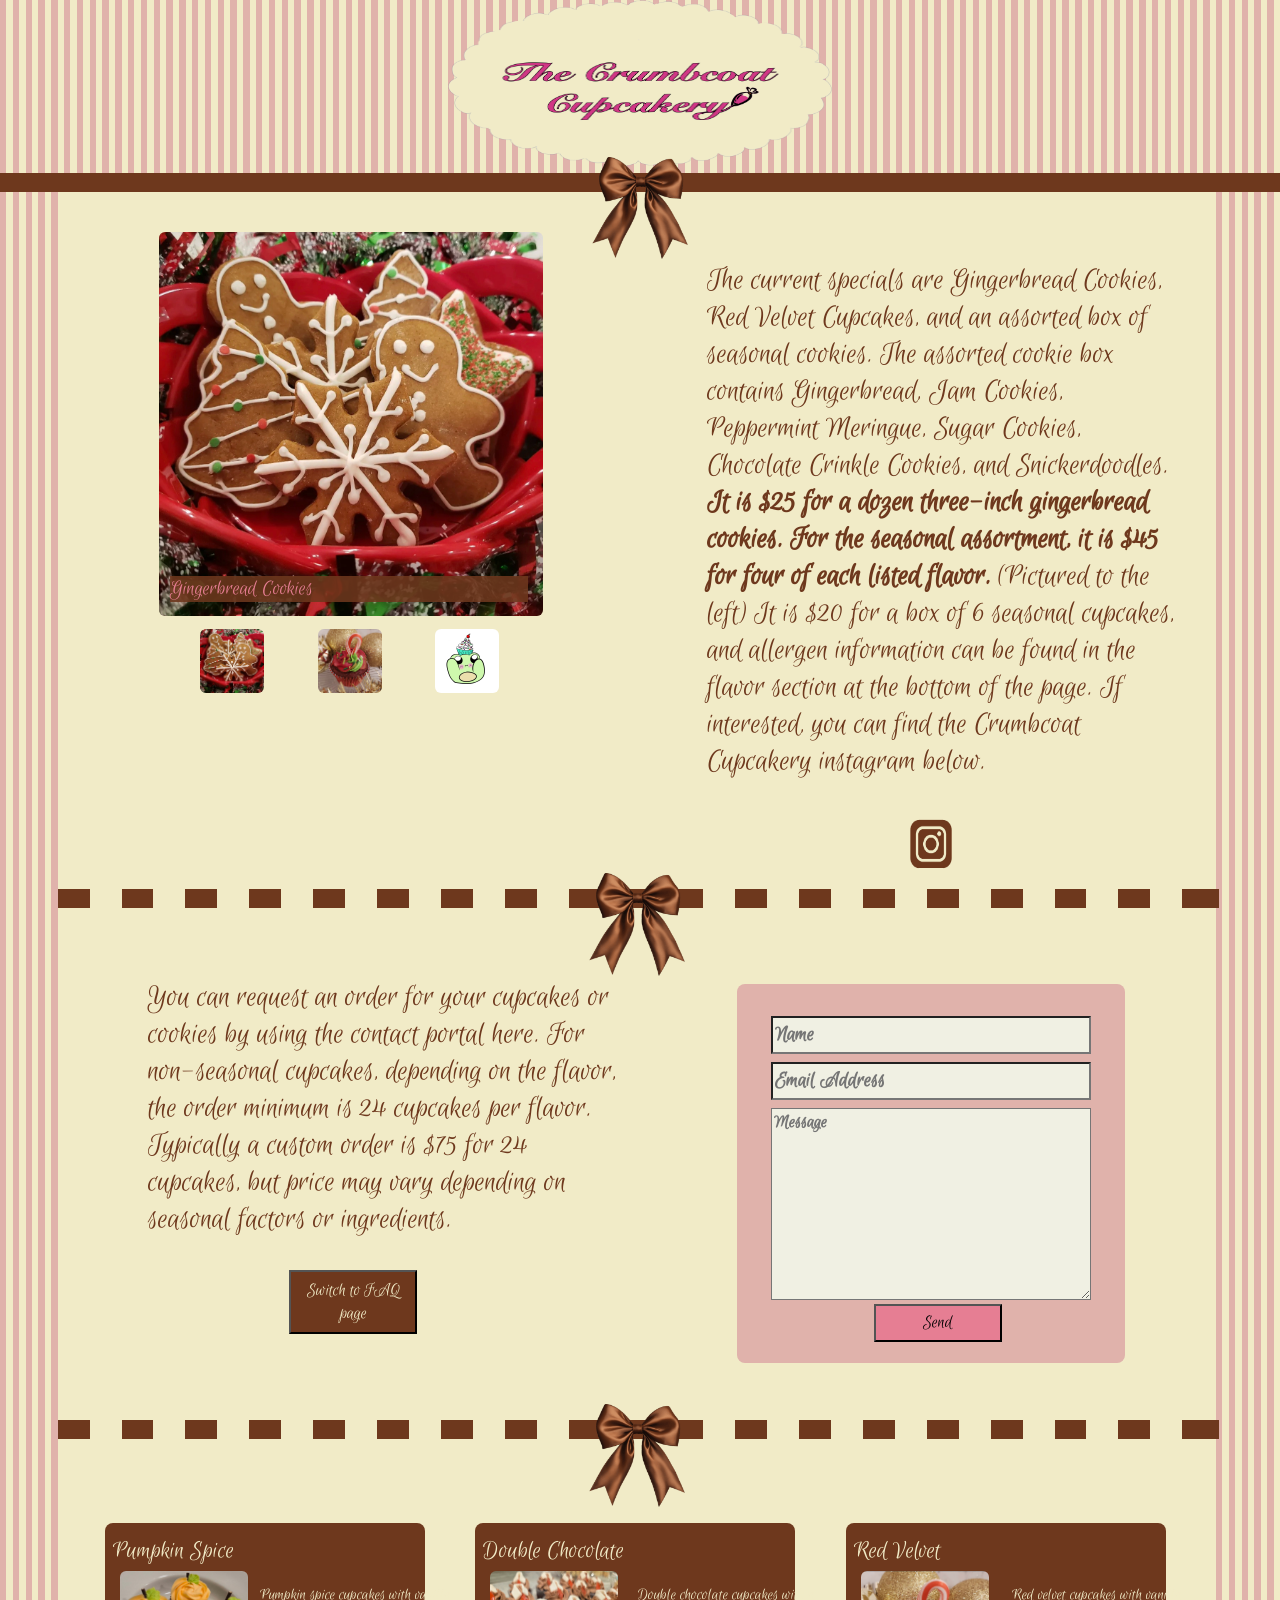
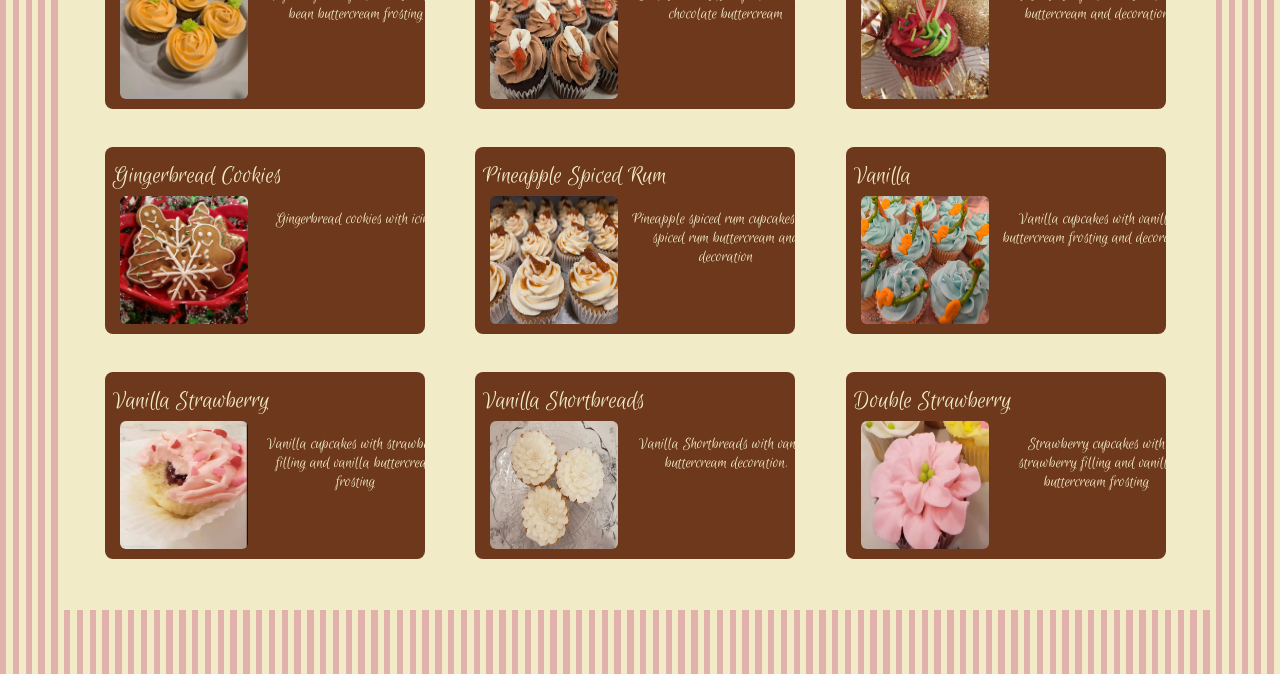
==== commit bb41b30d: "Switch" ====
--- a/index.html
+++ b/index.html
@@ -164,7 +164,7 @@
 
             <a href="faq.html">
                 <button class="switch" type="button">
-                    Switch specials to FAQ page
+                    Switch to FAQ page
                 </button>
             </a>
 
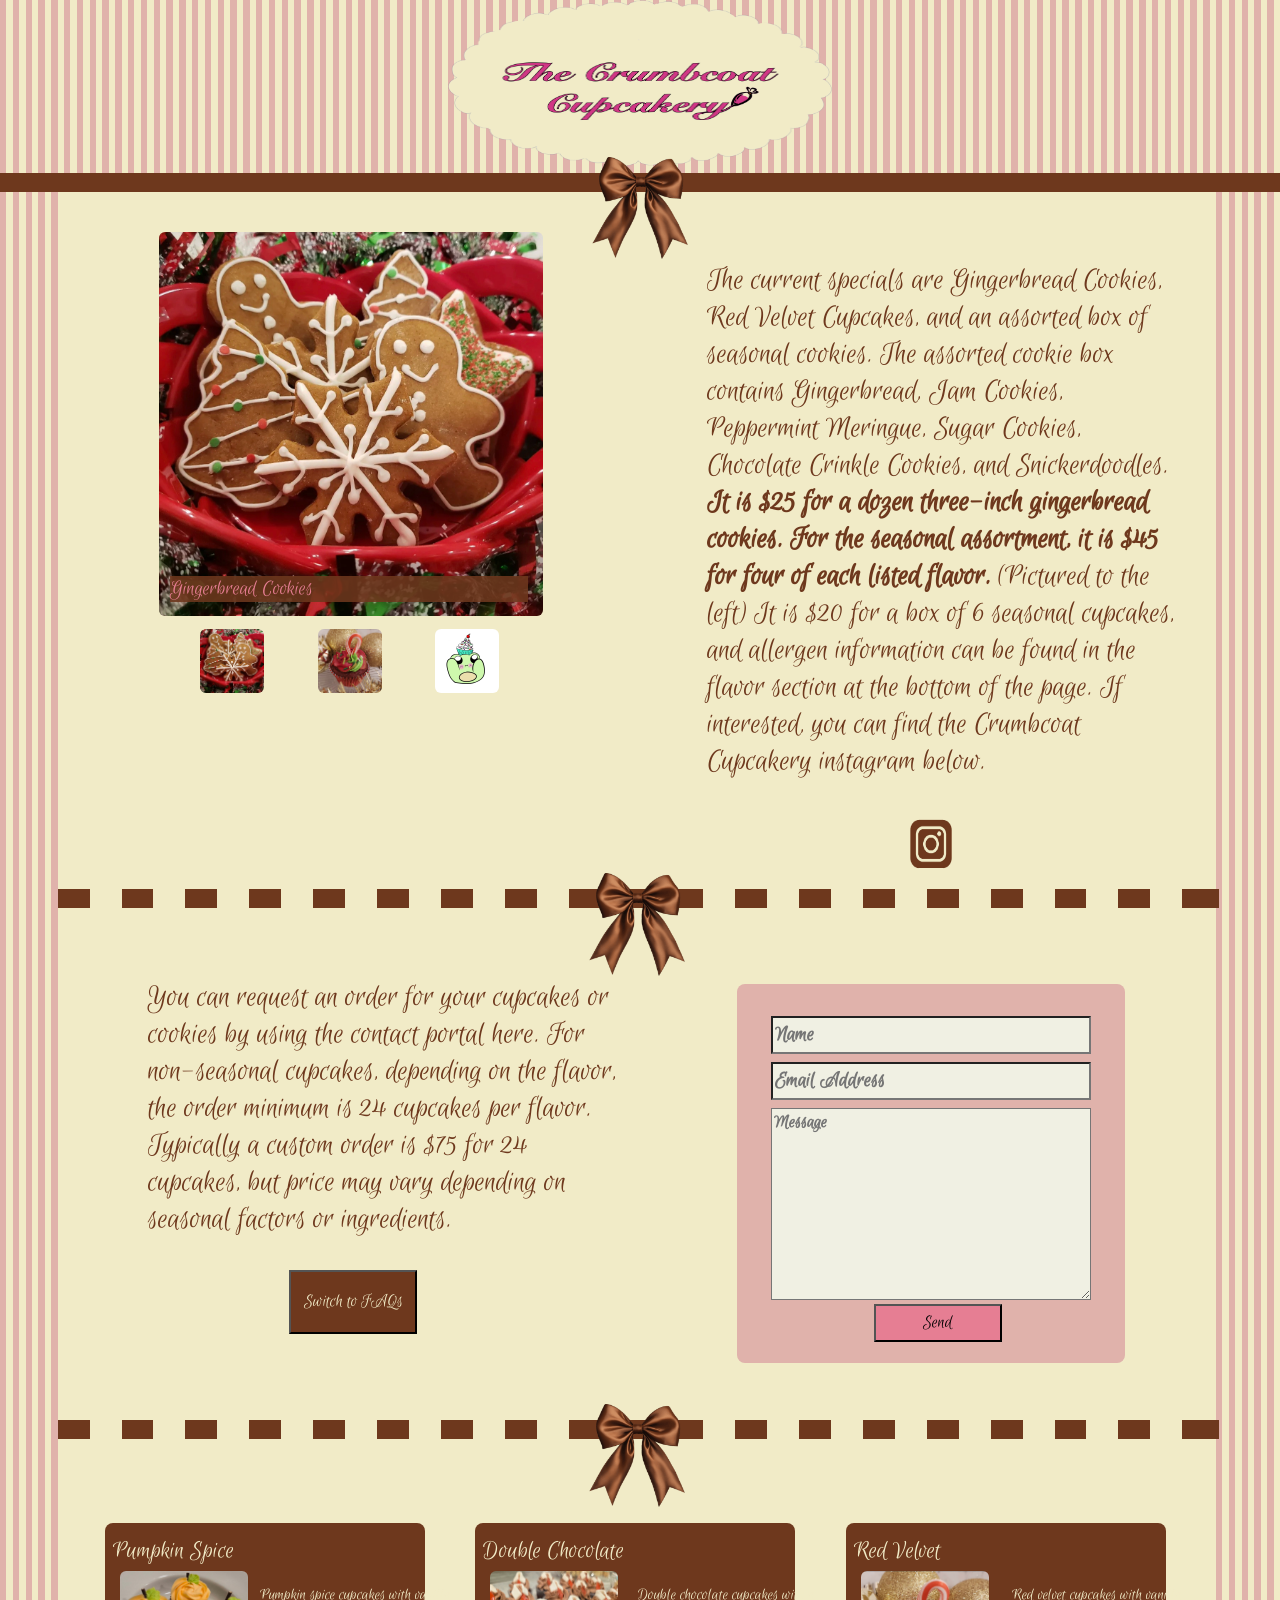
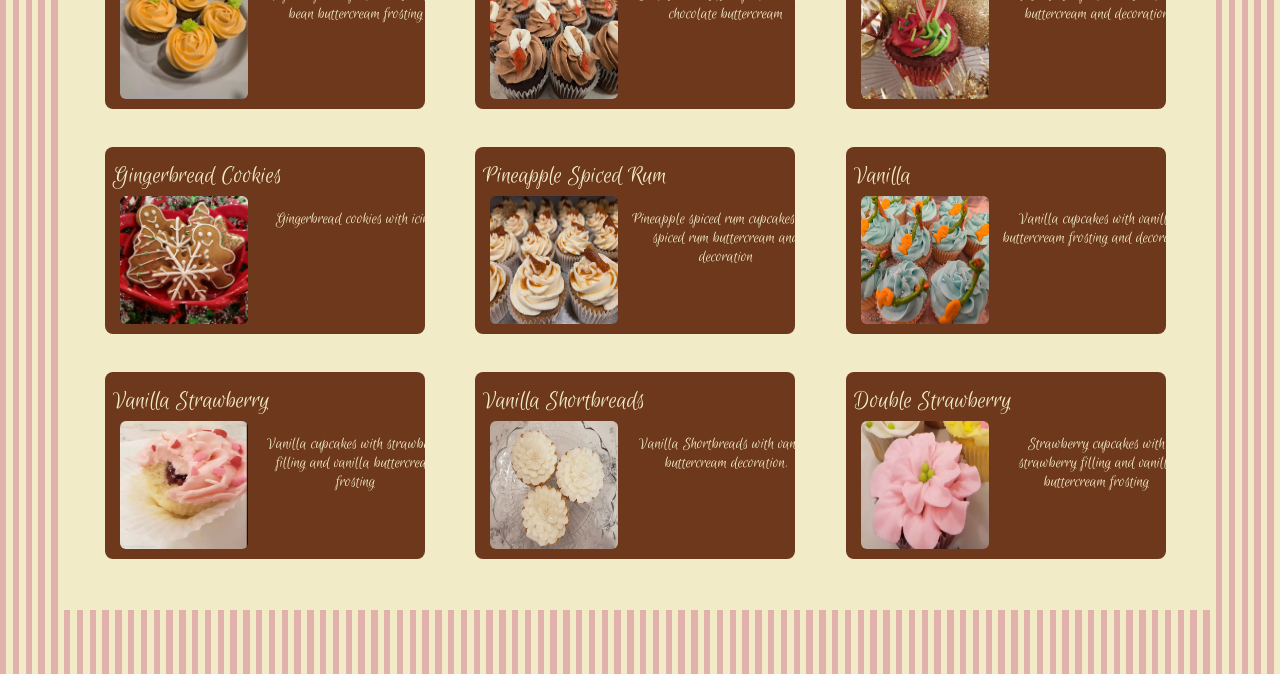
==== commit 97e03b03: "Small fix" ====
--- a/index.html
+++ b/index.html
@@ -164,7 +164,7 @@
 
             <a href="faq.html">
                 <button class="switch" type="button">
-                    Switch to FAQ page
+                    Switch to FAQs
                 </button>
             </a>
 
